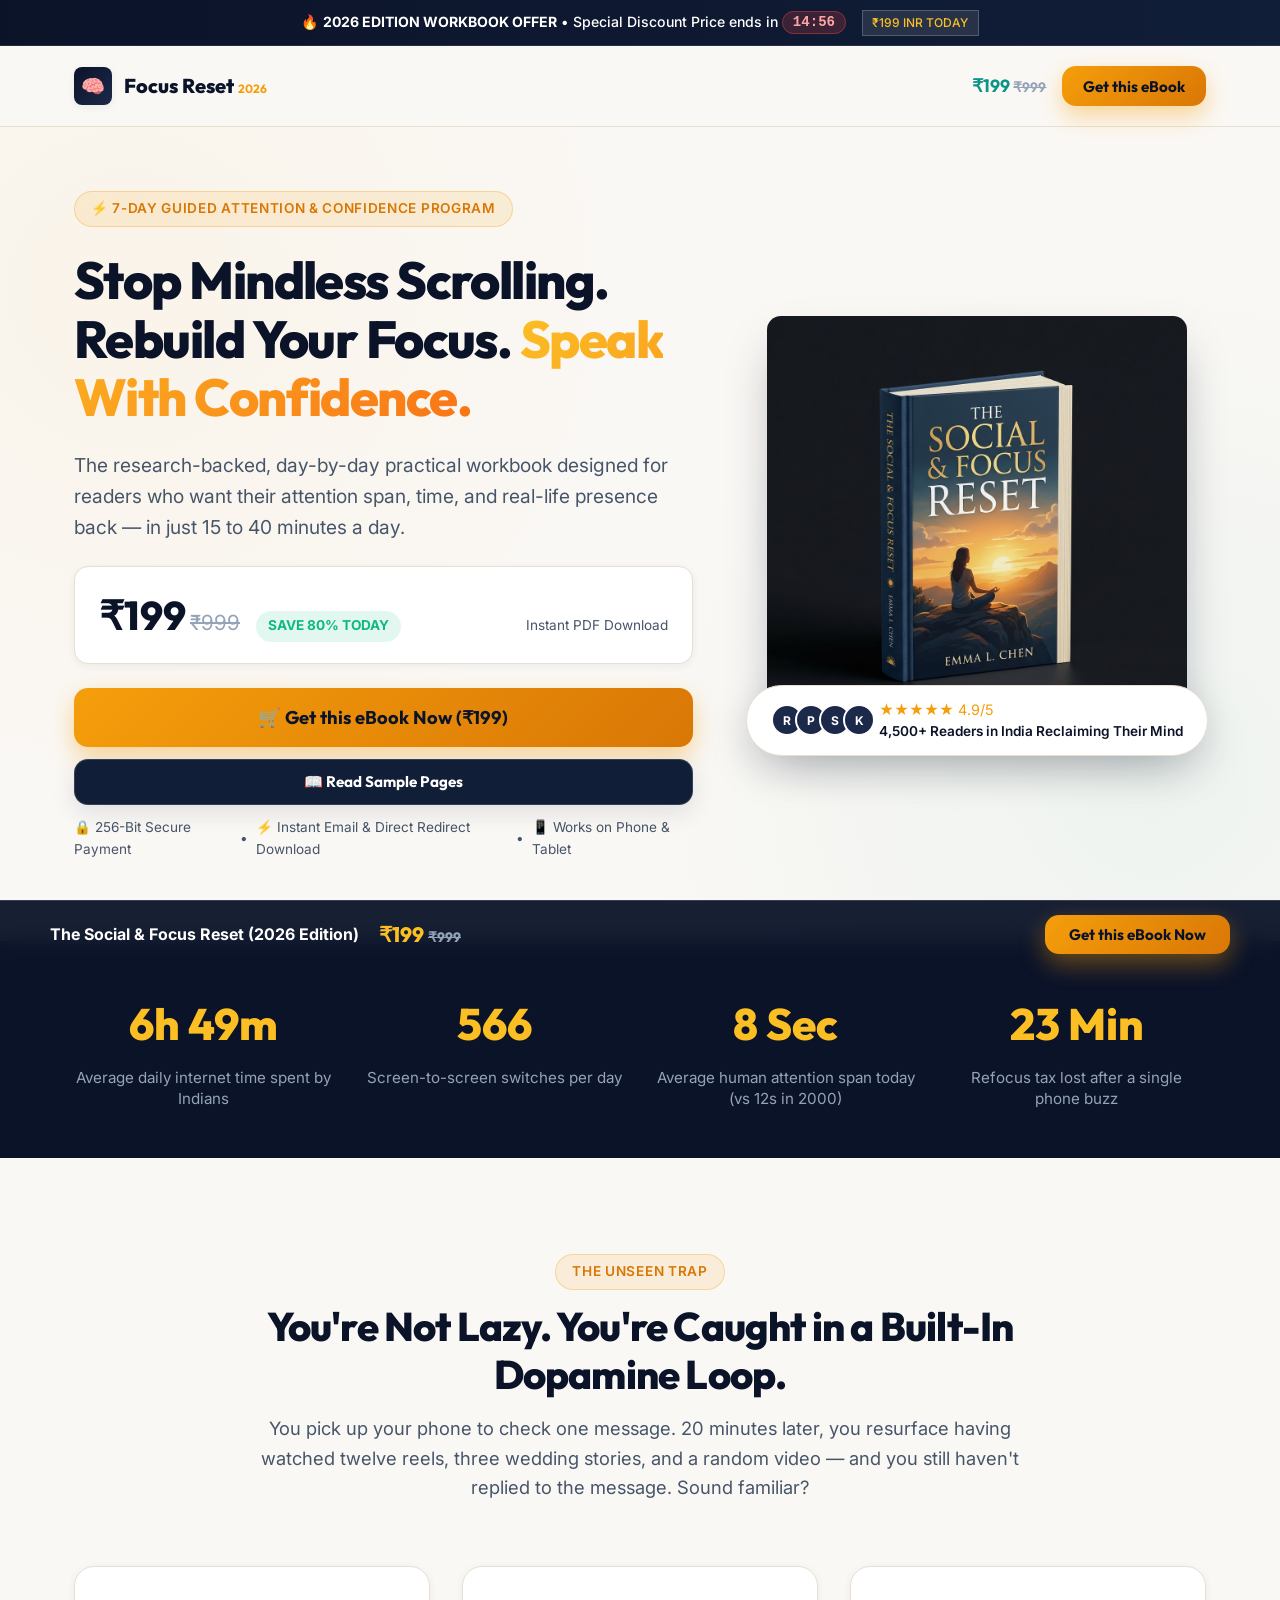
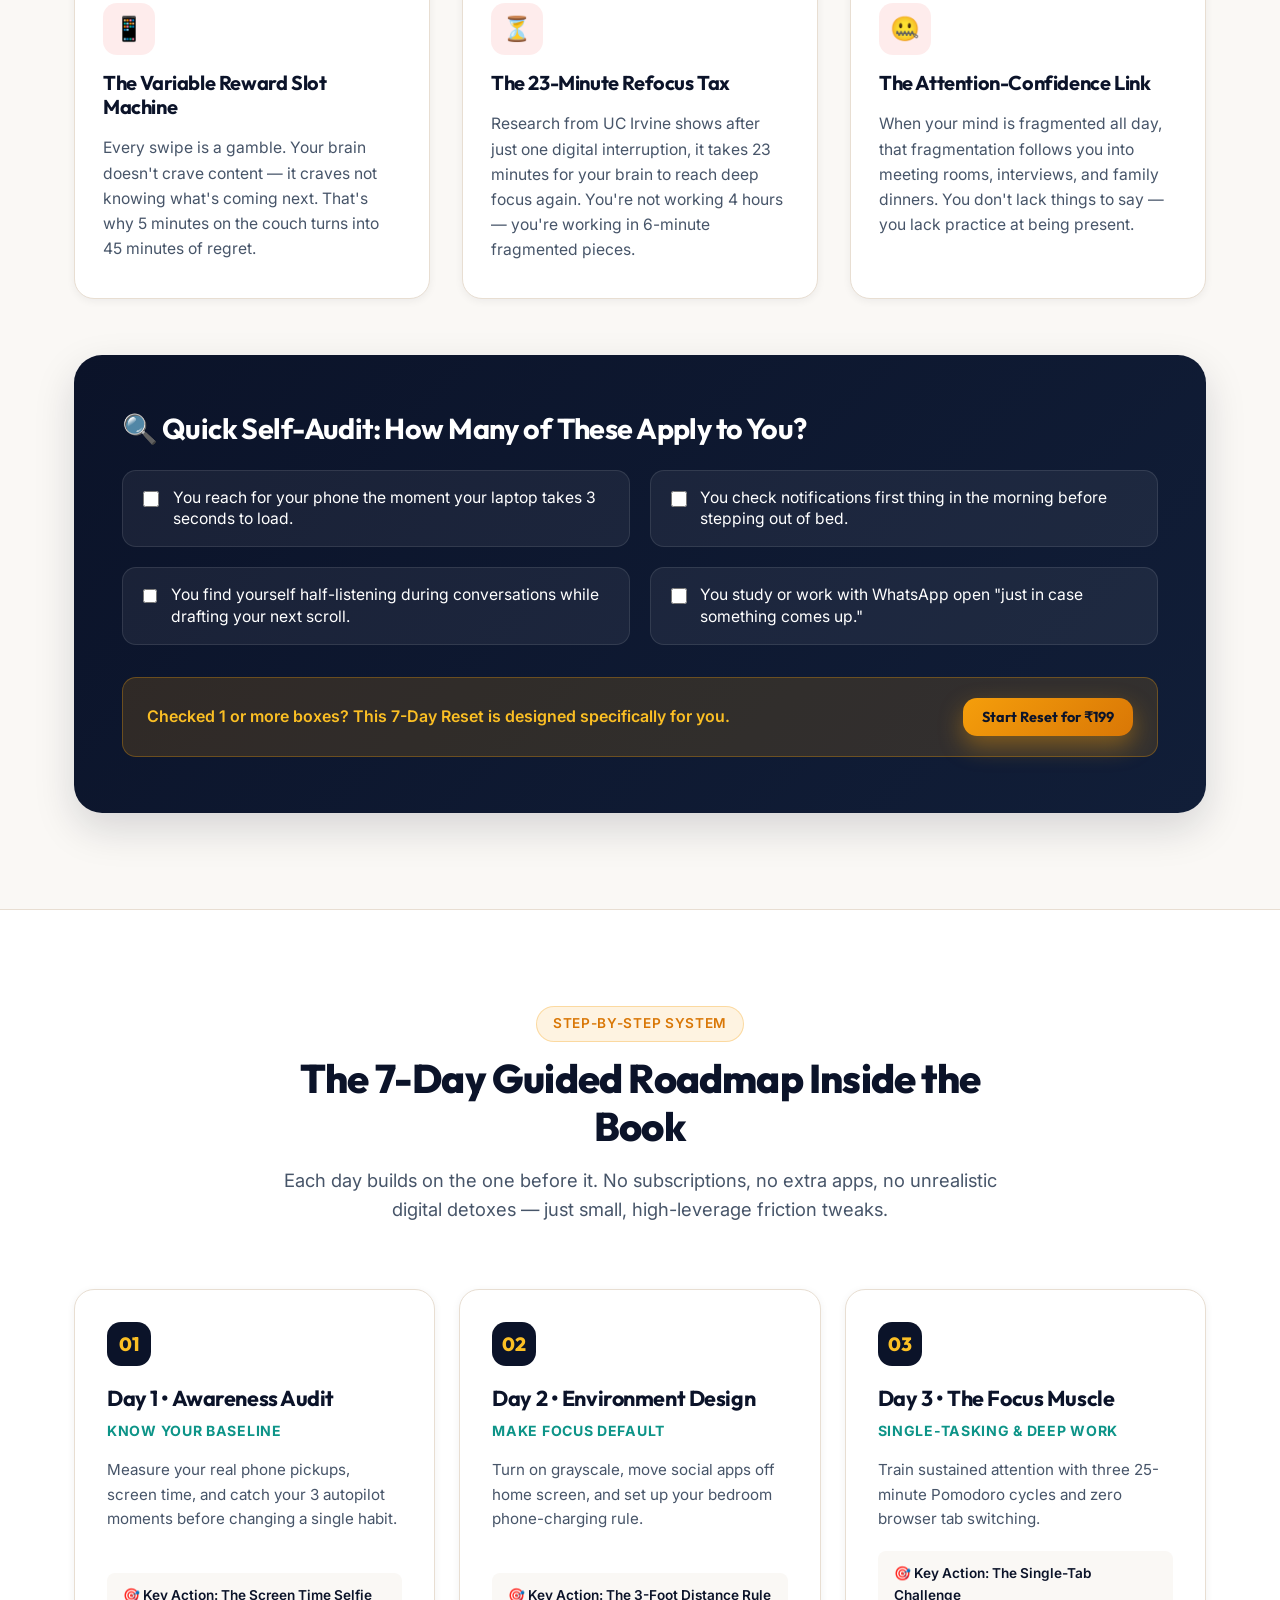
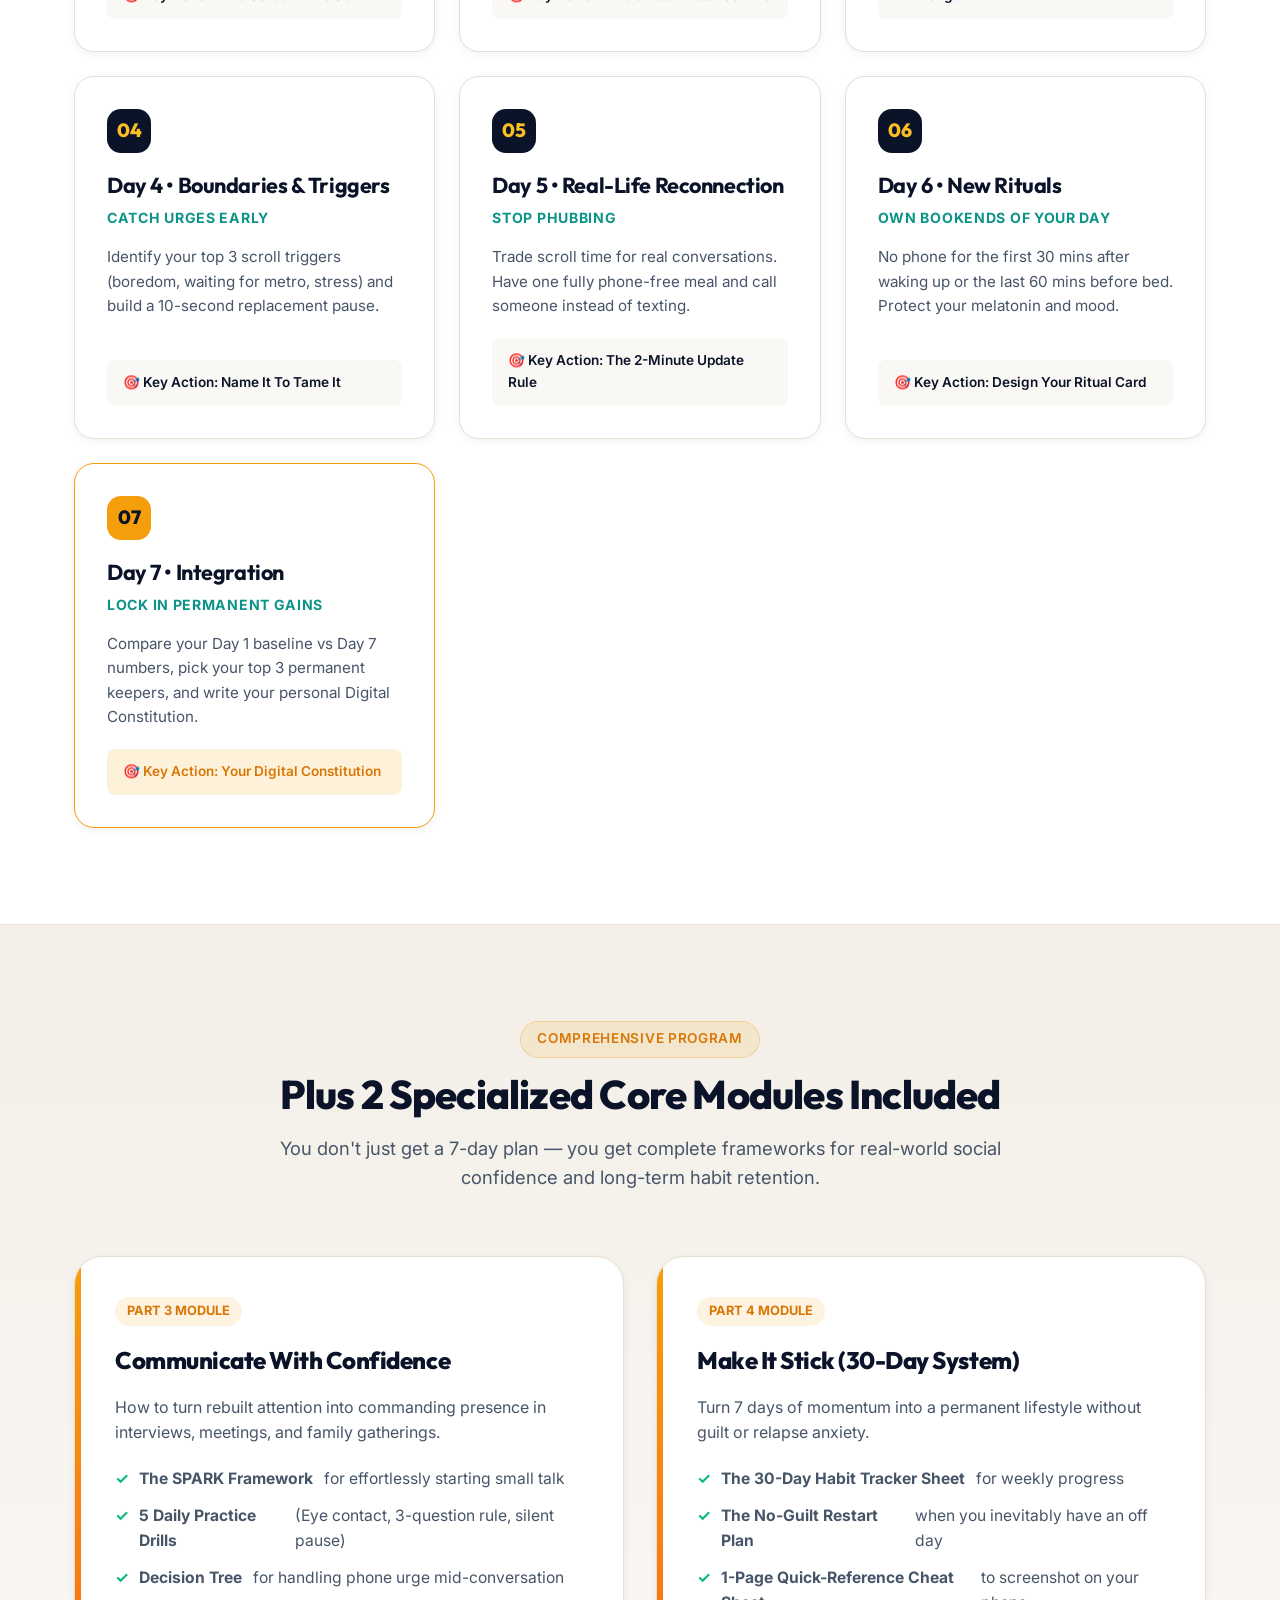
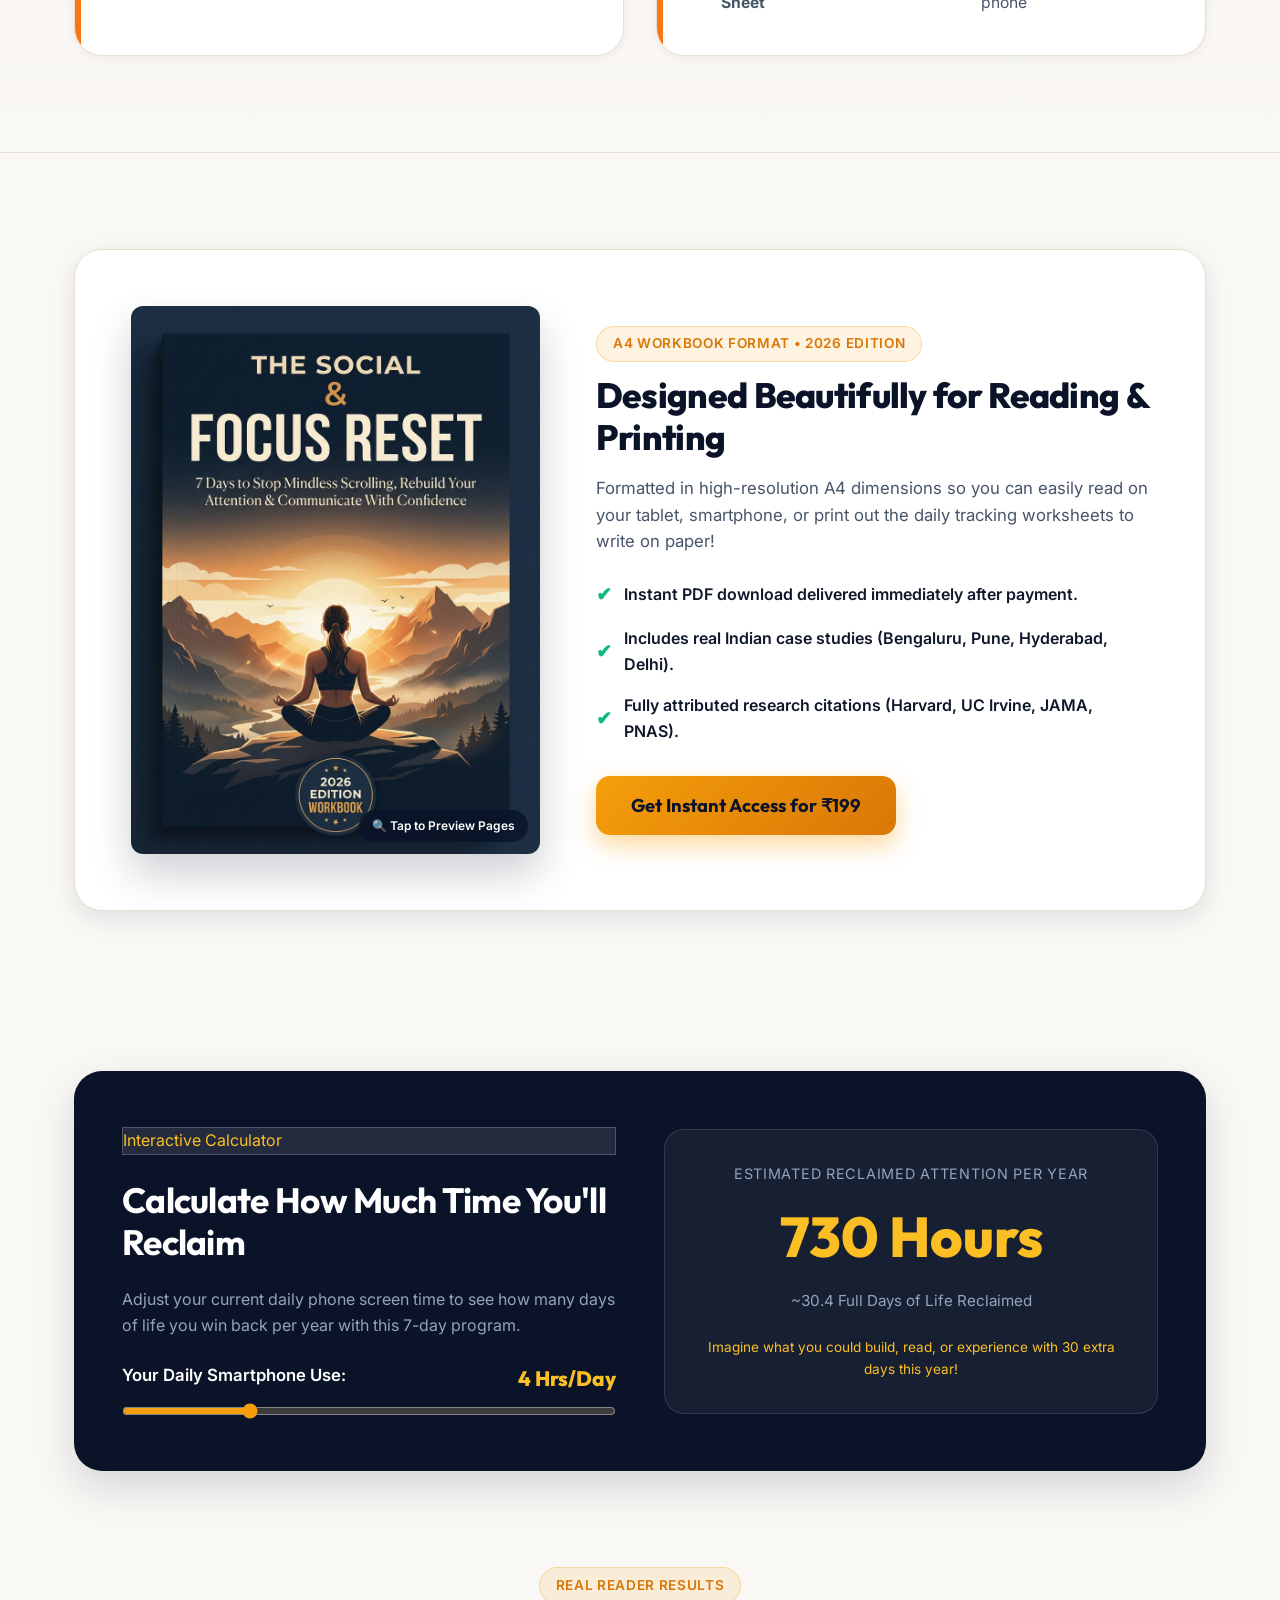
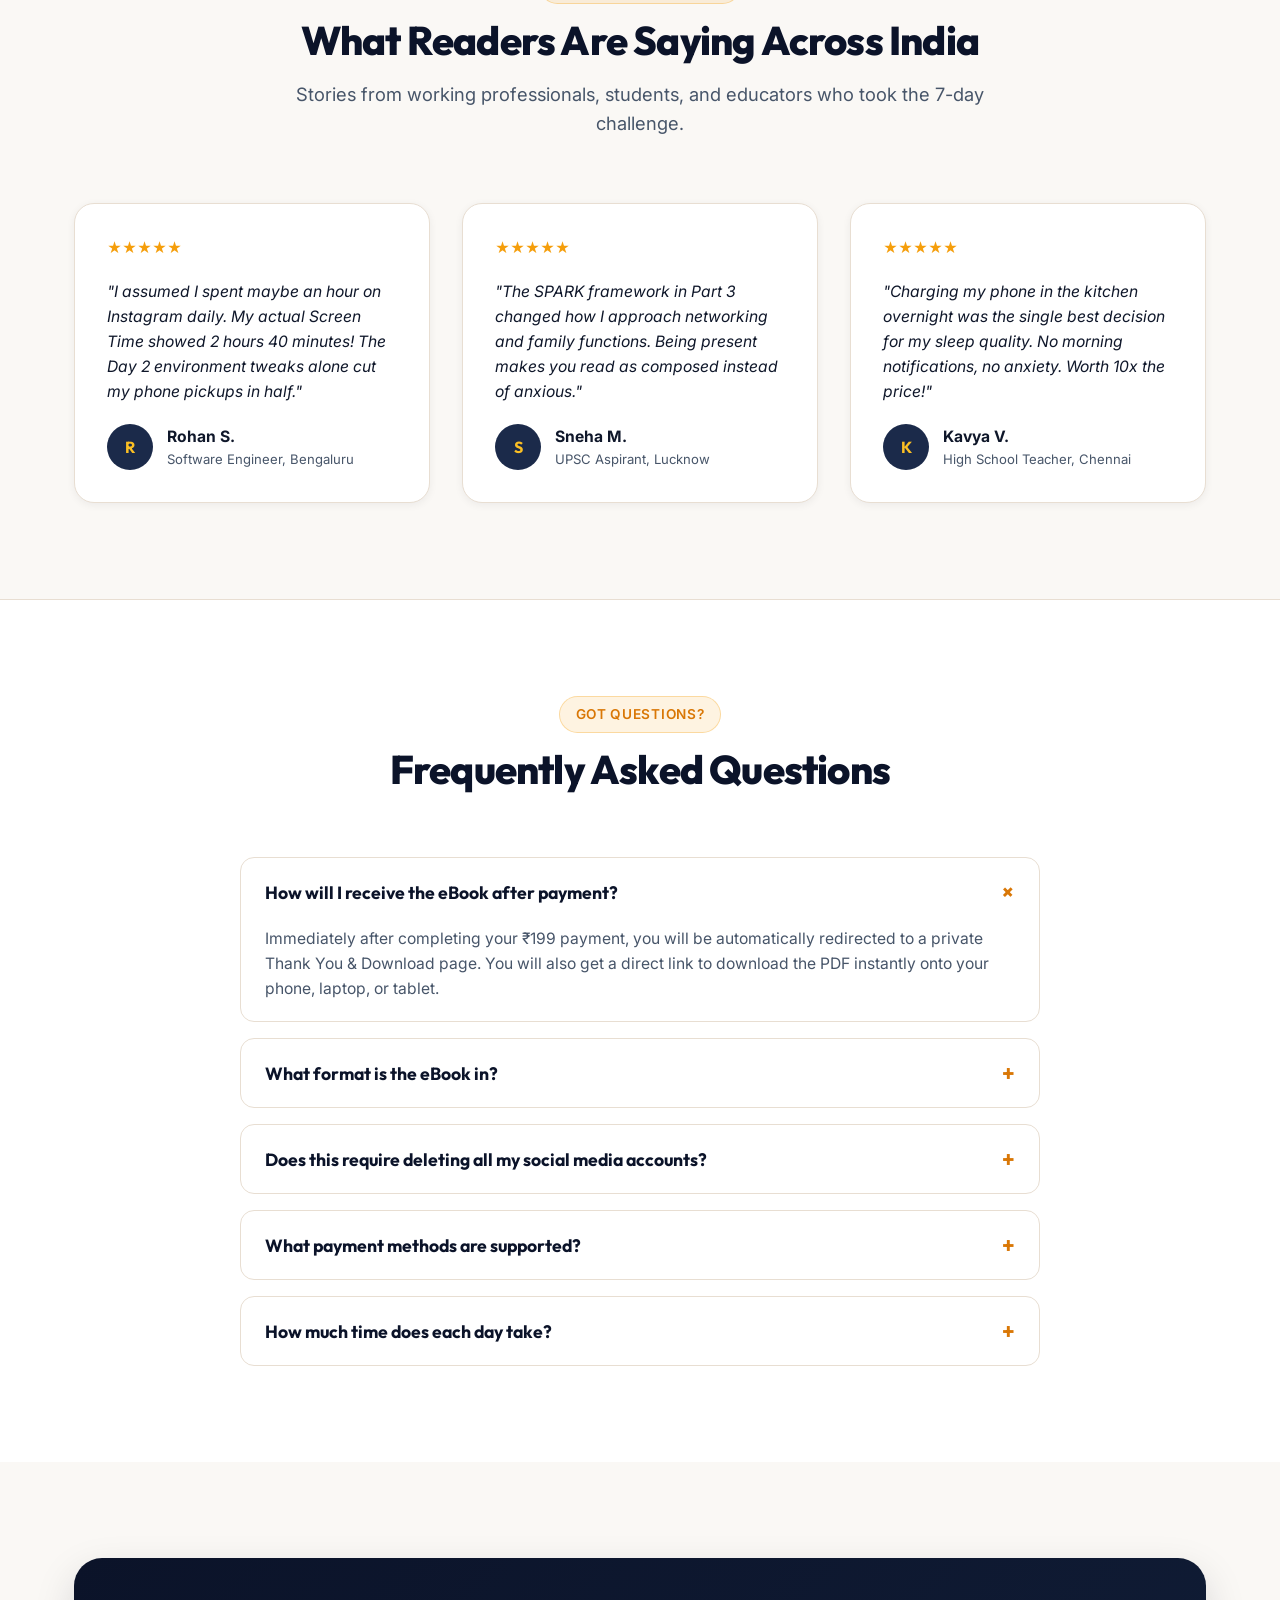
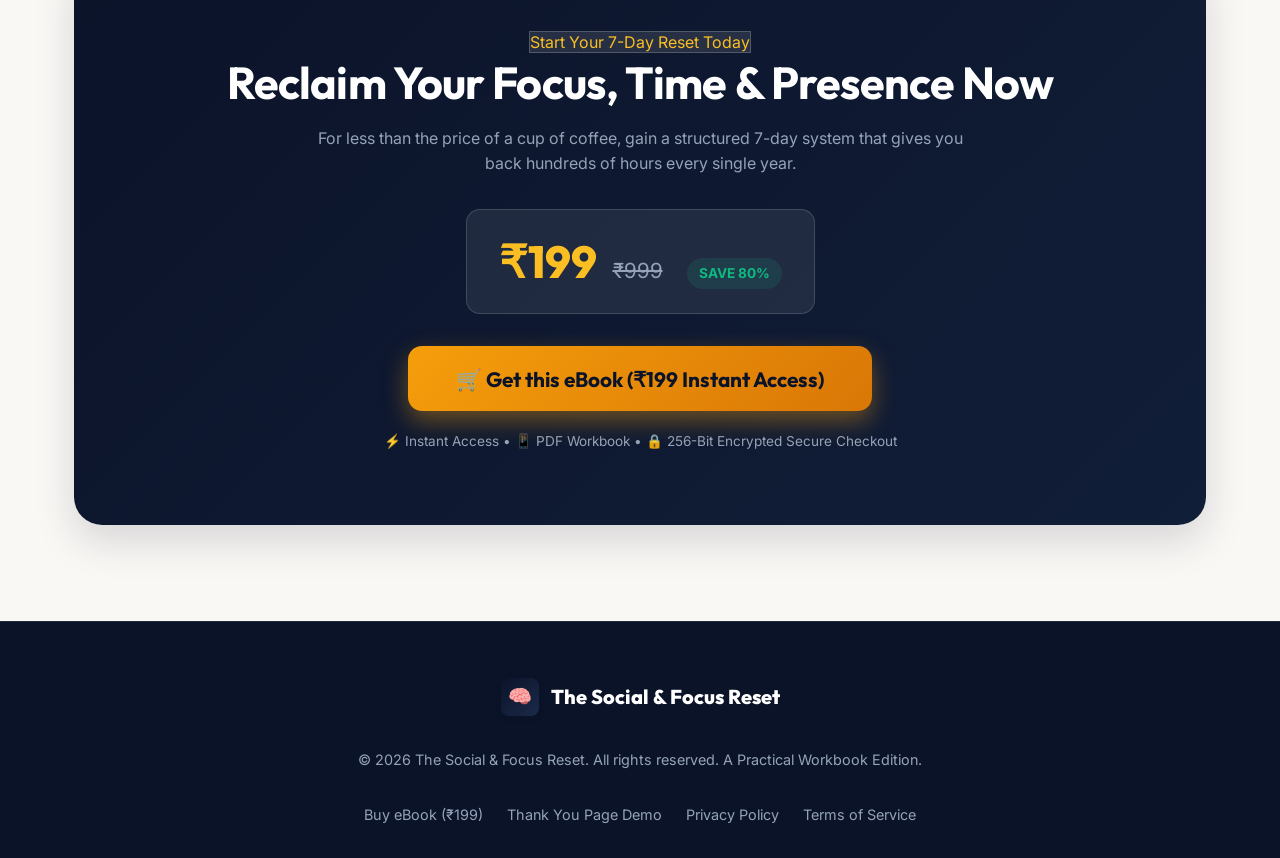
==== index.html @ 35fdba7c "Initial commit: The Social and Focus Reset landing page" ====
<!DOCTYPE html>
<html lang="en">
<head>
  <meta charset="UTF-8">
  <meta name="viewport" content="width=device-width, initial-scale=1.0">
  <title>The Social & Focus Reset | 7-Day Guided Program & Practical Workbook (2026 Edition)</title>
  <meta name="description" content="Reclaim your attention, stop mindless scrolling, and rebuild your confidence in 7 days with the research-backed practical workbook. Get instant PDF access for ₹199.">
  
  <!-- Google Fonts -->
  <link rel="preconnect" href="https://fonts.googleapis.com">
  <link rel="preconnect" href="https://fonts.gstatic.com" crossorigin>
  <link href="https://fonts.googleapis.com/css2?family=Inter:wght@300;400;500;600;700&family=Outfit:wght@600;700;800;900&display=swap" rel="stylesheet">
  
  <!-- Stylesheet -->
  <link rel="stylesheet" href="css/styles.css">
</head>
<body>

  <!-- Top Urgency Announcement Bar -->
  <div class="announcement-bar">
    <span>🔥 <strong>2026 EDITION WORKBOOK OFFER</strong> • Special Discount Price ends in <span class="timer-tag countdown-timer">14:59</span></span>
    <span class="highlight-badge-dark" style="padding: 0.15rem 0.6rem; font-size: 0.75rem;">₹199 INR TODAY</span>
  </div>

  <!-- Sticky Navbar -->
  <header class="navbar">
    <div class="container navbar-inner">
      <a href="#" class="logo">
        <div class="logo-icon">🧠</div>
        <span>Focus Reset <small style="font-size: 0.75rem; color: var(--color-gold-500); font-weight: 700;">2026</small></span>
      </a>
      
      <div class="navbar-actions">
        <span class="navbar-price-badge">₹199 <s style="font-size: 0.85rem; color: var(--color-text-light);">₹999</s></span>
        <button class="btn btn-primary trigger-buy-btn" style="padding: 0.65rem 1.3rem; font-size: 0.95rem;">
          Get this eBook
        </button>
      </div>
    </div>
  </header>

  <!-- Hero Section -->
  <section class="hero">
    <div class="container hero-grid">
      <div class="hero-content">
        <span class="highlight-badge">
          ⚡ 7-Day Guided Attention & Confidence Program
        </span>
        
        <h1 class="hero-title">
          Stop Mindless Scrolling. Rebuild Your Focus. <span class="text-gradient">Speak With Confidence.</span>
        </h1>
        
        <p class="hero-subtitle">
          The research-backed, day-by-day practical workbook designed for readers who want their attention span, time, and real-life presence back — in just 15 to 40 minutes a day.
        </p>

        <!-- Pricing Card -->
        <div class="pricing-box">
          <div>
            <span class="current-price">₹199</span>
            <span class="original-price">₹999</span>
          </div>
          <span class="discount-badge">SAVE 80% TODAY</span>
          <span style="font-size: 0.85rem; color: var(--color-text-muted); margin-left: auto;">Instant PDF Download</span>
        </div>

        <!-- Primary Payment CTA -->
        <div class="hero-cta-group">
          <button class="btn btn-primary btn-full btn-glow-pulse trigger-buy-btn" id="heroBuyBtn">
            <span>🛒 Get this eBook Now (₹199)</span>
          </button>
          
          <div style="display: flex; gap: 1rem; width: 100%;">
            <button class="btn btn-secondary btn-full trigger-sample-btn" style="font-size: 0.95rem; padding: 0.8rem;">
              📖 Read Sample Pages
            </button>
          </div>

          <div class="guarantee-text">
            <span>🔒 256-Bit Secure Payment</span> • 
            <span>⚡ Instant Email & Direct Redirect Download</span> • 
            <span>📱 Works on Phone & Tablet</span>
          </div>
        </div>
      </div>

      <!-- 3D eBook Render & Social Proof -->
      <div class="hero-visual">
        <div class="mockup-glow"></div>
        <img src="assets/images/ebook_3d_mockup.jpg" alt="The Social and Focus Reset 3D eBook Cover" class="mockup-img">
        
        <div class="social-proof-pill">
          <div class="avatar-stack">
            <div class="avatar-ph">R</div>
            <div class="avatar-ph">P</div>
            <div class="avatar-ph">S</div>
            <div class="avatar-ph">K</div>
          </div>
          <div>
            <div class="stars">★★★★★ 4.9/5</div>
            <div class="social-proof-text">4,500+ Readers in India Reclaiming Their Mind</div>
          </div>
        </div>
      </div>
    </div>
  </section>

  <!-- Hard Stats Banner -->
  <section class="stats-banner">
    <div class="container stats-grid">
      <div class="stat-item">
        <span class="stat-number">6h 49m</span>
        <span class="stat-label">Average daily internet time spent by Indians</span>
      </div>
      <div class="stat-item">
        <span class="stat-number">566</span>
        <span class="stat-label">Screen-to-screen switches per day</span>
      </div>
      <div class="stat-item">
        <span class="stat-number">8 Sec</span>
        <span class="stat-label">Average human attention span today (vs 12s in 2000)</span>
      </div>
      <div class="stat-item">
        <span class="stat-number">23 Min</span>
        <span class="stat-label">Refocus tax lost after a single phone buzz</span>
      </div>
    </div>
  </section>

  <!-- Problem & Hard Truth Section -->
  <section class="section-padding">
    <div class="container">
      <div class="section-header">
        <span class="highlight-badge">The Unseen Trap</span>
        <h2 class="section-title">You're Not Lazy. You're Caught in a Built-In Dopamine Loop.</h2>
        <p class="section-description">
          You pick up your phone to check one message. 20 minutes later, you resurface having watched twelve reels, three wedding stories, and a random video — and you still haven't replied to the message. Sound familiar?
        </p>
      </div>

      <div class="problem-grid">
        <div class="problem-card">
          <div class="problem-icon">📱</div>
          <h3 class="problem-title">The Variable Reward Slot Machine</h3>
          <p class="problem-text">Every swipe is a gamble. Your brain doesn't crave content — it craves not knowing what's coming next. That's why 5 minutes on the couch turns into 45 minutes of regret.</p>
        </div>

        <div class="problem-card">
          <div class="problem-icon">⏳</div>
          <h3 class="problem-title">The 23-Minute Refocus Tax</h3>
          <p class="problem-text">Research from UC Irvine shows after just one digital interruption, it takes 23 minutes for your brain to reach deep focus again. You're not working 4 hours — you're working in 6-minute fragmented pieces.</p>
        </div>

        <div class="problem-card">
          <div class="problem-icon">🤐</div>
          <h3 class="problem-title">The Attention-Confidence Link</h3>
          <p class="problem-text">When your mind is fragmented all day, that fragmentation follows you into meeting rooms, interviews, and family dinners. You don't lack things to say — you lack practice at being present.</p>
        </div>
      </div>

      <!-- Diagnostic Checklist -->
      <div class="audit-box">
        <h3>🔍 Quick Self-Audit: How Many of These Apply to You?</h3>
        <div class="audit-list">
          <label class="audit-item">
            <input type="checkbox">
            <span class="audit-item-label">You reach for your phone the moment your laptop takes 3 seconds to load.</span>
          </label>
          <label class="audit-item">
            <input type="checkbox">
            <span class="audit-item-label">You check notifications first thing in the morning before stepping out of bed.</span>
          </label>
          <label class="audit-item">
            <input type="checkbox">
            <span class="audit-item-label">You find yourself half-listening during conversations while drafting your next scroll.</span>
          </label>
          <label class="audit-item">
            <input type="checkbox">
            <span class="audit-item-label">You study or work with WhatsApp open "just in case something comes up."</span>
          </label>
        </div>

        <div class="audit-result">
          <span>Checked 1 or more boxes? This 7-Day Reset is designed specifically for you.</span>
          <button class="btn btn-primary trigger-buy-btn" style="padding: 0.6rem 1.2rem; font-size: 0.9rem;">Start Reset for ₹199</button>
        </div>
      </div>
    </div>
  </section>

  <!-- The 7-Day Reset Blueprint Section -->
  <section class="section-padding" style="background: var(--color-white); border-top: 1px solid var(--color-cream-300);">
    <div class="container">
      <div class="section-header">
        <span class="highlight-badge">Step-by-step System</span>
        <h2 class="section-title">The 7-Day Guided Roadmap Inside the Book</h2>
        <p class="section-description">
          Each day builds on the one before it. No subscriptions, no extra apps, no unrealistic digital detoxes — just small, high-leverage friction tweaks.
        </p>
      </div>

      <div class="roadmap-grid">
        <!-- Day 1 -->
        <div class="day-card">
          <div>
            <div class="day-badge">01</div>
            <h3 class="day-title">Day 1 • Awareness Audit</h3>
            <div class="day-subtitle">Know Your Baseline</div>
            <p class="day-desc">Measure your real phone pickups, screen time, and catch your 3 autopilot moments before changing a single habit.</p>
          </div>
          <div class="day-takeaway">🎯 Key Action: The Screen Time Selfie</div>
        </div>

        <!-- Day 2 -->
        <div class="day-card">
          <div>
            <div class="day-badge">02</div>
            <h3 class="day-title">Day 2 • Environment Design</h3>
            <div class="day-subtitle">Make Focus Default</div>
            <p class="day-desc">Turn on grayscale, move social apps off home screen, and set up your bedroom phone-charging rule.</p>
          </div>
          <div class="day-takeaway">🎯 Key Action: The 3-Foot Distance Rule</div>
        </div>

        <!-- Day 3 -->
        <div class="day-card">
          <div>
            <div class="day-badge">03</div>
            <h3 class="day-title">Day 3 • The Focus Muscle</h3>
            <div class="day-subtitle">Single-Tasking & Deep Work</div>
            <p class="day-desc">Train sustained attention with three 25-minute Pomodoro cycles and zero browser tab switching.</p>
          </div>
          <div class="day-takeaway">🎯 Key Action: The Single-Tab Challenge</div>
        </div>

        <!-- Day 4 -->
        <div class="day-card">
          <div>
            <div class="day-badge">04</div>
            <h3 class="day-title">Day 4 • Boundaries & Triggers</h3>
            <div class="day-subtitle">Catch Urges Early</div>
            <p class="day-desc">Identify your top 3 scroll triggers (boredom, waiting for metro, stress) and build a 10-second replacement pause.</p>
          </div>
          <div class="day-takeaway">🎯 Key Action: Name It To Tame It</div>
        </div>

        <!-- Day 5 -->
        <div class="day-card">
          <div>
            <div class="day-badge">05</div>
            <h3 class="day-title">Day 5 • Real-Life Reconnection</h3>
            <div class="day-subtitle">Stop Phubbing</div>
            <p class="day-desc">Trade scroll time for real conversations. Have one fully phone-free meal and call someone instead of texting.</p>
          </div>
          <div class="day-takeaway">🎯 Key Action: The 2-Minute Update Rule</div>
        </div>

        <!-- Day 6 -->
        <div class="day-card">
          <div>
            <div class="day-badge">06</div>
            <h3 class="day-title">Day 6 • New Rituals</h3>
            <div class="day-subtitle">Own Bookends of Your Day</div>
            <p class="day-desc">No phone for the first 30 mins after waking up or the last 60 mins before bed. Protect your melatonin and mood.</p>
          </div>
          <div class="day-takeaway">🎯 Key Action: Design Your Ritual Card</div>
        </div>

        <!-- Day 7 -->
        <div class="day-card" style="grid-column: span 1; border-color: var(--color-gold-500);">
          <div>
            <div class="day-badge" style="background: var(--color-gold-500); color: var(--color-navy-900);">07</div>
            <h3 class="day-title">Day 7 • Integration</h3>
            <div class="day-subtitle">Lock In Permanent Gains</div>
            <p class="day-desc">Compare your Day 1 baseline vs Day 7 numbers, pick your top 3 permanent keepers, and write your personal Digital Constitution.</p>
          </div>
          <div class="day-takeaway" style="background: rgba(245, 158, 11, 0.15); color: var(--color-gold-600);">🎯 Key Action: Your Digital Constitution</div>
        </div>
      </div>
    </div>
  </section>

  <!-- Bonus Modules & Included Features Section -->
  <section class="section-padding bonus-section">
    <div class="container">
      <div class="section-header">
        <span class="highlight-badge">Comprehensive Program</span>
        <h2 class="section-title">Plus 2 Specialized Core Modules Included</h2>
        <p class="section-description">You don't just get a 7-day plan — you get complete frameworks for real-world social confidence and long-term habit retention.</p>
      </div>

      <div class="bonus-grid">
        <!-- Module 3 -->
        <div class="bonus-card">
          <span class="bonus-tag">PART 3 MODULE</span>
          <h3 class="bonus-title">Communicate With Confidence</h3>
          <p style="color: var(--color-text-muted);">How to turn rebuilt attention into commanding presence in interviews, meetings, and family gatherings.</p>
          <ul class="bonus-bullets">
            <li><span>✓</span> <strong>The SPARK Framework</strong> for effortlessly starting small talk</li>
            <li><span>✓</span> <strong>5 Daily Practice Drills</strong> (Eye contact, 3-question rule, silent pause)</li>
            <li><span>✓</span> <strong>Decision Tree</strong> for handling phone urge mid-conversation</li>
          </ul>
        </div>

        <!-- Module 4 -->
        <div class="bonus-card">
          <span class="bonus-tag">PART 4 MODULE</span>
          <h3 class="bonus-title">Make It Stick (30-Day System)</h3>
          <p style="color: var(--color-text-muted);">Turn 7 days of momentum into a permanent lifestyle without guilt or relapse anxiety.</p>
          <ul class="bonus-bullets">
            <li><span>✓</span> <strong>The 30-Day Habit Tracker Sheet</strong> for weekly progress</li>
            <li><span>✓</span> <strong>The No-Guilt Restart Plan</strong> when you inevitably have an off day</li>
            <li><span>✓</span> <strong>1-Page Quick-Reference Cheat Sheet</strong> to screenshot on your phone</li>
          </ul>
        </div>
      </div>
    </div>
  </section>

  <!-- Cover Showcase Section (A4 Sheet Dimensions & PDF Preview) -->
  <section class="section-padding">
    <div class="container">
      <div class="cover-showcase-box">
        <!-- A4 Frame -->
        <div class="a4-cover-frame trigger-sample-btn" title="Click to view sample pages">
          <img src="assets/images/ebook_cover_a4.jpg" alt="A4 Sheet Dimensions Cover Photo of The Social & Focus Reset">
          <div class="cover-zoom-hint">🔍 Tap to Preview Pages</div>
        </div>

        <!-- Details -->
        <div>
          <span class="highlight-badge">A4 Workbook Format • 2026 Edition</span>
          <h2 style="font-size: 2.2rem; font-weight: 800; margin: 0.75rem 0 1rem;">
            Designed Beautifully for Reading & Printing
          </h2>
          <p style="color: var(--color-text-muted); font-size: 1.05rem; margin-bottom: 1.5rem;">
            Formatted in high-resolution A4 dimensions so you can easily read on your tablet, smartphone, or print out the daily tracking worksheets to write on paper!
          </p>

          <div style="display: flex; flex-direction: column; gap: 1rem; margin-bottom: 2rem;">
            <div style="display: flex; align-items: center; gap: 0.75rem; font-weight: 600;">
              <span style="color: var(--color-success); font-size: 1.2rem;">✔</span> Instant PDF download delivered immediately after payment.
            </div>
            <div style="display: flex; align-items: center; gap: 0.75rem; font-weight: 600;">
              <span style="color: var(--color-success); font-size: 1.2rem;">✔</span> Includes real Indian case studies (Bengaluru, Pune, Hyderabad, Delhi).
            </div>
            <div style="display: flex; align-items: center; gap: 0.75rem; font-weight: 600;">
              <span style="color: var(--color-success); font-size: 1.2rem;">✔</span> Fully attributed research citations (Harvard, UC Irvine, JAMA, PNAS).
            </div>
          </div>

          <button class="btn btn-primary trigger-buy-btn">
            Get Instant Access for ₹199
          </button>
        </div>
      </div>
    </div>
  </section>

  <!-- Interactive ROI & Attention Calculator -->
  <section class="container">
    <div class="calc-card">
      <div class="calc-grid">
        <div class="calc-controls">
          <span class="highlight-badge-dark">Interactive Calculator</span>
          <h2 style="color: var(--color-white); font-size: 2.2rem;">Calculate How Much Time You'll Reclaim</h2>
          <p style="color: var(--color-text-light);">Adjust your current daily phone screen time to see how many days of life you win back per year with this 7-day program.</p>
          
          <div class="slider-group">
            <div class="slider-label">
              <span>Your Daily Smartphone Use:</span>
              <span class="slider-val" id="screenTimeVal">4 Hrs/Day</span>
            </div>
            <input type="range" id="screenTimeSlider" min="2" max="10" value="4" step="0.5">
          </div>
        </div>

        <div class="calc-results">
          <div style="font-size: 0.9rem; color: var(--color-text-light); text-transform: uppercase; letter-spacing: 0.05em;">Estimated Reclaimed Attention Per Year</div>
          <div class="calc-result-num" id="yearlyHoursSaved">730 Hours</div>
          <div class="calc-result-sub" id="daysSavedPerYear">~30.4 Full Days of Life Reclaimed</div>
          <p style="font-size: 0.85rem; color: var(--color-gold-400);">Imagine what you could build, read, or experience with 30 extra days this year!</p>
        </div>
      </div>
    </div>
  </section>

  <!-- Testimonials & Proof Section -->
  <section class="section-padding">
    <div class="container">
      <div class="section-header">
        <span class="highlight-badge">Real Reader Results</span>
        <h2 class="section-title">What Readers Are Saying Across India</h2>
        <p class="section-description">Stories from working professionals, students, and educators who took the 7-day challenge.</p>
      </div>

      <div class="reviews-grid">
        <!-- Review 1 -->
        <div class="review-card">
          <div class="stars">★★★★★</div>
          <p class="review-text">"I assumed I spent maybe an hour on Instagram daily. My actual Screen Time showed 2 hours 40 minutes! The Day 2 environment tweaks alone cut my phone pickups in half."</p>
          <div class="reviewer">
            <div class="reviewer-avatar">R</div>
            <div class="reviewer-info">
              <span class="reviewer-name">Rohan S.</span>
              <span class="reviewer-role">Software Engineer, Bengaluru</span>
            </div>
          </div>
        </div>

        <!-- Review 2 -->
        <div class="review-card">
          <div class="stars">★★★★★</div>
          <p class="review-text">"The SPARK framework in Part 3 changed how I approach networking and family functions. Being present makes you read as composed instead of anxious."</p>
          <div class="reviewer">
            <div class="reviewer-avatar">S</div>
            <div class="reviewer-info">
              <span class="reviewer-name">Sneha M.</span>
              <span class="reviewer-role">UPSC Aspirant, Lucknow</span>
            </div>
          </div>
        </div>

        <!-- Review 3 -->
        <div class="review-card">
          <div class="stars">★★★★★</div>
          <p class="review-text">"Charging my phone in the kitchen overnight was the single best decision for my sleep quality. No morning notifications, no anxiety. Worth 10x the price!"</p>
          <div class="reviewer">
            <div class="reviewer-avatar">K</div>
            <div class="reviewer-info">
              <span class="reviewer-name">Kavya V.</span>
              <span class="reviewer-role">High School Teacher, Chennai</span>
            </div>
          </div>
        </div>
      </div>
    </div>
  </section>

  <!-- FAQ Section -->
  <section class="section-padding" style="background: var(--color-white); border-top: 1px solid var(--color-cream-300);">
    <div class="container">
      <div class="section-header">
        <span class="highlight-badge">Got Questions?</span>
        <h2 class="section-title">Frequently Asked Questions</h2>
      </div>

      <div class="faq-list">
        <div class="faq-item active">
          <button class="faq-question">
            <span>How will I receive the eBook after payment?</span>
            <span class="faq-toggle">+</span>
          </button>
          <div class="faq-answer">
            <p>Immediately after completing your ₹199 payment, you will be automatically redirected to a private Thank You & Download page. You will also get a direct link to download the PDF instantly onto your phone, laptop, or tablet.</p>
          </div>
        </div>

        <div class="faq-item">
          <button class="faq-question">
            <span>What format is the eBook in?</span>
            <span class="faq-toggle">+</span>
          </button>
          <div class="faq-answer">
            <p>The eBook comes as a high-resolution, print-ready PDF formatted in standard A4 sheet dimensions. You can read it on any device using Apple Books, Adobe Acrobat, Google Drive, or print out the daily worksheets.</p>
          </div>
        </div>

        <div class="faq-item">
          <button class="faq-question">
            <span>Does this require deleting all my social media accounts?</span>
            <span class="faq-toggle">+</span>
          </button>
          <div class="faq-answer">
            <p>No! Extreme detoxes rarely work long-term. This program focuses on environment friction design and boundary setting so you control when you use your phone, rather than your phone controlling you.</p>
          </div>
        </div>

        <div class="faq-item">
          <button class="faq-question">
            <span>What payment methods are supported?</span>
            <span class="faq-toggle">+</span>
          </button>
          <div class="faq-answer">
            <p>We support all Indian payment options including Google Pay, PhonePe, Paytm, UPI IDs, Credit Cards, Debit Cards, and Netbanking via secure SSL encryption.</p>
          </div>
        </div>

        <div class="faq-item">
          <button class="faq-question">
            <span>How much time does each day take?</span>
            <span class="faq-toggle">+</span>
          </button>
          <div class="faq-answer">
            <p>Each day requires only 15 to 40 minutes of active effort spread across your day. You can complete the exercises during your commute or morning routine.</p>
          </div>
        </div>
      </div>
    </div>
  </section>

  <!-- Final CTA & Purchase Box -->
  <section class="section-padding">
    <div class="container">
      <div class="final-offer-card">
        <span class="highlight-badge-dark">Start Your 7-Day Reset Today</span>
        <h2>Reclaim Your Focus, Time & Presence Now</h2>
        <p style="color: var(--color-text-light); max-width: 650px; margin: 0 auto;">
          For less than the price of a cup of coffee, gain a structured 7-day system that gives you back hundreds of hours every single year.
        </p>

        <div class="final-price-box">
          <span style="font-size: 2.8rem; font-family: var(--font-heading); font-weight: 800; color: var(--color-gold-400);">₹199</span>
          <span style="font-size: 1.3rem; text-decoration: line-through; color: var(--color-text-light);">₹999</span>
          <span class="discount-badge" style="margin-left: 0.5rem;">SAVE 80%</span>
        </div>

        <br>
        <button class="btn btn-primary btn-glow-pulse trigger-buy-btn" style="font-size: 1.3rem; padding: 1.2rem 3rem;">
          🛒 Get this eBook (₹199 Instant Access)
        </button>
        
        <p style="font-size: 0.85rem; color: var(--color-text-light); margin-top: 1.25rem;">
          ⚡ Instant Access • 📱 PDF Workbook • 🔒 256-Bit Encrypted Secure Checkout
        </p>
      </div>
    </div>
  </section>

  <!-- Sticky Floating Bottom Purchase Bar -->
  <div class="sticky-bar" id="stickyBar">
    <div class="sticky-bar-inner">
      <div class="sticky-info">
        <span class="sticky-title">The Social & Focus Reset (2026 Edition)</span>
        <span class="sticky-price">₹199 <s style="font-size: 0.85rem; color: var(--color-text-light);">₹999</s></span>
      </div>
      <button class="btn btn-primary trigger-buy-btn" style="padding: 0.65rem 1.5rem; font-size: 0.95rem;">
        Get this eBook Now
      </button>
    </div>
  </div>

  <!-- Payment Modal -->
  <div class="modal-overlay" id="paymentModal">
    <div class="modal-card">
      <div class="modal-header">
        <h3>🔒 Secure Payment Gateway</h3>
        <button class="modal-close" id="closeModalBtn">&times;</button>
      </div>

      <!-- Form State -->
      <div class="modal-body" id="formState">
        <div class="order-summary-box">
          <div>
            <div style="font-weight: 700; font-size: 0.95rem;">The Social & Focus Reset eBook</div>
            <div style="font-size: 0.8rem; color: var(--color-text-muted);">PDF Practical Workbook (2026 Edition)</div>
          </div>
          <div style="font-family: var(--font-heading); font-size: 1.3rem; font-weight: 800; color: var(--color-navy-900);">₹199</div>
        </div>

        <form id="paymentForm">
          <div class="form-group">
            <label for="custName">Full Name</label>
            <input type="text" id="custName" class="form-input" placeholder="Enter your full name" required>
          </div>

          <div class="form-group">
            <label for="custEmail">Email Address (for PDF Delivery)</label>
            <input type="email" id="custEmail" class="form-input" placeholder="name@example.com" required>
          </div>

          <div class="form-group">
            <label>Select Payment Method</label>
            <div class="payment-options">
              <div class="pay-option active">
                <span style="font-size: 1.2rem;">📲</span>
                <span>UPI / GPay</span>
              </div>
              <div class="pay-option">
                <span style="font-size: 1.2rem;">💳</span>
                <span>Card</span>
              </div>
              <div class="pay-option">
                <span style="font-size: 1.2rem;">🏦</span>
                <span>Netbanking</span>
              </div>
            </div>
          </div>

          <button type="submit" class="btn btn-primary btn-full" style="margin-top: 0.75rem;">
            Pay ₹199 & Get Instant Download →
          </button>
        </form>

        <p style="font-size: 0.75rem; text-align: center; color: var(--color-text-muted);">
          🔒 SSL 256-Bit Encrypted Payment. Auto-redirects to Thank You page after completion.
        </p>
      </div>

      <!-- Processing Loading State -->
      <div class="processing-state" id="processingState">
        <div class="spinner"></div>
        <h4 style="font-size: 1.2rem; font-weight: 700;">Processing Secure Payment...</h4>
        <p style="font-size: 0.88rem; color: var(--color-text-muted);">Please wait while we confirm your payment of ₹199 INR. Redirecting you to the download page shortly...</p>
      </div>
    </div>
  </div>

  <!-- Sample Chapter Preview Modal -->
  <div class="modal-overlay" id="sampleModal">
    <div class="modal-card chapter-modal-card">
      <div class="modal-header">
        <h3>📖 Sample Pages Preview - The Social & Focus Reset</h3>
        <button class="modal-close" id="closeSampleBtn">&times;</button>
      </div>

      <div class="modal-body">
        <div class="chapter-content-body">
          <h4 style="color: var(--color-gold-600); font-size: 0.85rem; text-transform: uppercase; letter-spacing: 0.05em;">BEFORE YOU BEGIN</h4>
          <h2 style="font-size: 1.6rem; margin-bottom: 1rem;">Hi, Let's Be Honest For a Second</h2>
          <p>You know the feeling. You pick up your phone to reply to one message. Twelve minutes later you resurface, having watched nine reels, three cousin's-wedding stories, and a video of a dog wearing sunglasses — and you still haven't replied to the message.</p>
          <br>
          <p>You're not lazy. You're not "weak-willed." You're not the only one either — not even close. Indians now spend an average of <strong>6 hours and 49 minutes online every single day</strong>, with almost 4 hours of that on the smartphone alone.</p>
          <br>
          <p>The good news: attention is trainable. It works like a muscle — it got weaker because of how it's been used, and it can get stronger the same way. This workbook is a 7-day structured reset, followed by a communication-confidence module...</p>
        </div>

        <div style="display: flex; justify-content: space-between; align-items: center; margin-top: 1rem;">
          <span style="font-size: 0.85rem; color: var(--color-text-muted);">Unlock full 34-page PDF workbook for ₹199</span>
          <button class="btn btn-primary trigger-buy-btn" style="padding: 0.6rem 1.2rem; font-size: 0.9rem;">
            Get eBook (₹199)
          </button>
        </div>
      </div>
    </div>
  </div>

  <!-- Footer -->
  <footer>
    <div class="container footer-inner">
      <div class="logo" style="color: var(--color-white);">
        <div class="logo-icon">🧠</div>
        <span>The Social & Focus Reset</span>
      </div>

      <p>© 2026 The Social & Focus Reset. All rights reserved. A Practical Workbook Edition.</p>
      
      <div class="footer-links">
        <a href="#paymentModal" class="trigger-buy-btn">Buy eBook (₹199)</a>
        <a href="thank-you.html">Thank You Page Demo</a>
        <a href="#">Privacy Policy</a>
        <a href="#">Terms of Service</a>
      </div>
    </div>
  </footer>

  <!-- Main JavaScript App -->
  <script src="js/app.js"></script>
</body>
</html>
---- css/styles.css ----
/* ==========================================================================
   Design System & Tokens - The Social & Focus Reset Sales Funnel
   ========================================================================== */

:root {
  /* Color Palette */
  --color-navy-900: #0b1329;
  --color-navy-800: #111e38;
  --color-navy-700: #1b2a4a;
  --color-navy-600: #253961;
  
  --color-gold-500: #f59e0b;
  --color-gold-400: #fbbf24;
  --color-gold-600: #d97706;
  --color-amber-glow: rgba(245, 158, 11, 0.25);
  
  --color-cream-100: #faf8f5;
  --color-cream-200: #f3eee7;
  --color-cream-300: #e8ded2;
  
  --color-teal-500: #0d9488;
  --color-teal-400: #14b8a6;
  
  --color-coral-500: #f97316;
  --color-coral-600: #ea580c;
  
  --color-text-dark: #0f172a;
  --color-text-muted: #475569;
  --color-text-light: #94a3b8;
  --color-white: #ffffff;
  
  --color-success: #10b981;
  
  /* Typography */
  --font-heading: 'Outfit', -apple-system, BlinkMacSystemFont, "Segoe UI", Roboto, sans-serif;
  --font-body: 'Inter', -apple-system, BlinkMacSystemFont, "Segoe UI", Roboto, sans-serif;
  
  /* Shadows */
  --shadow-sm: 0 2px 8px rgba(11, 19, 41, 0.06);
  --shadow-md: 0 8px 24px rgba(11, 19, 41, 0.1);
  --shadow-lg: 0 16px 40px rgba(11, 19, 41, 0.15);
  --shadow-glow: 0 0 35px rgba(245, 158, 11, 0.3);
  --shadow-glow-teal: 0 0 35px rgba(20, 184, 166, 0.25);
  
  /* Border Radius */
  --radius-sm: 8px;
  --radius-md: 14px;
  --radius-lg: 20px;
  --radius-xl: 28px;
  --radius-full: 9999px;
  
  /* Transitions */
  --transition-fast: 0.2s cubic-bezier(0.4, 0, 0.2, 1);
  --transition-normal: 0.35s cubic-bezier(0.4, 0, 0.2, 1);
}

/* Reset & Base Styles */
*, *::before, *::after {
  box-sizing: border-box;
  margin: 0;
  padding: 0;
}

html {
  scroll-behavior: smooth;
  font-size: 16px;
}

body {
  font-family: var(--font-body);
  background-color: var(--color-cream-100);
  color: var(--color-text-dark);
  line-height: 1.6;
  overflow-x: hidden;
}

/* Container */
.container {
  width: 100%;
  max-width: 1180px;
  margin: 0 auto;
  padding: 0 1.5rem;
}

.container-narrow {
  max-width: 840px;
}

/* Typography Helpers */
h1, h2, h3, h4, .font-heading {
  font-family: var(--font-heading);
  line-height: 1.2;
  letter-spacing: -0.02em;
  color: var(--color-navy-900);
}

.text-gradient {
  background: linear-gradient(135deg, var(--color-gold-400), #f97316);
  -webkit-background-clip: text;
  -webkit-text-fill-color: transparent;
}

.text-gradient-teal {
  background: linear-gradient(135deg, var(--color-teal-400), #38bdf8);
  -webkit-background-clip: text;
  -webkit-text-fill-color: transparent;
}

.highlight-badge {
  display: inline-flex;
  align-items: center;
  gap: 0.5rem;
  background: rgba(245, 158, 11, 0.12);
  border: 1px solid rgba(245, 158, 11, 0.3);
  color: var(--color-gold-600);
  font-weight: 600;
  font-size: 0.85rem;
  padding: 0.4rem 1rem;
  border-radius: var(--radius-full);
  text-transform: uppercase;
  letter-spacing: 0.05em;
}

.highlight-badge-dark {
  background: rgba(255, 255, 255, 0.1);
  border: 1px solid rgba(255, 255, 255, 0.2);
  color: var(--color-gold-400);
}

/* Buttons & CTA */
.btn {
  display: inline-flex;
  align-items: center;
  justify-content: center;
  gap: 0.75rem;
  font-family: var(--font-heading);
  font-weight: 700;
  font-size: 1.15rem;
  padding: 1.1rem 2.2rem;
  border-radius: var(--radius-md);
  border: none;
  cursor: pointer;
  text-decoration: none;
  transition: var(--transition-normal);
  position: relative;
  overflow: hidden;
  box-shadow: var(--shadow-md);
}

.btn-primary {
  background: linear-gradient(135deg, var(--color-gold-500) 0%, var(--color-gold-600) 100%);
  color: var(--color-navy-900);
  box-shadow: 0 10px 25px rgba(245, 158, 11, 0.4);
}

.btn-primary:hover {
  transform: translateY(-3px);
  box-shadow: 0 15px 35px rgba(245, 158, 11, 0.5);
  background: linear-gradient(135deg, var(--color-gold-400) 0%, var(--color-gold-500) 100%);
}

.btn-primary:active {
  transform: translateY(-1px);
}

.btn-glow-pulse {
  animation: pulseGlow 2.5s infinite;
}

@keyframes pulseGlow {
  0% { box-shadow: 0 0 0 0 rgba(245, 158, 11, 0.6); }
  70% { box-shadow: 0 0 0 18px rgba(245, 158, 11, 0); }
  100% { box-shadow: 0 0 0 0 rgba(245, 158, 11, 0); }
}

.btn-secondary {
  background: var(--color-navy-800);
  color: var(--color-white);
  border: 1px solid rgba(255, 255, 255, 0.15);
}

.btn-secondary:hover {
  background: var(--color-navy-700);
  color: var(--color-gold-400);
  transform: translateY(-2px);
}

.btn-outline {
  background: transparent;
  color: var(--color-navy-900);
  border: 2px solid var(--color-navy-900);
}

.btn-outline:hover {
  background: var(--color-navy-900);
  color: var(--color-white);
}

.btn-full {
  width: 100%;
}

/* Sticky Top Bar */
.announcement-bar {
  background: linear-gradient(90deg, var(--color-navy-900), var(--color-navy-800));
  color: var(--color-white);
  padding: 0.6rem 1rem;
  text-align: center;
  font-size: 0.88rem;
  font-weight: 500;
  border-bottom: 1px solid rgba(255, 255, 255, 0.1);
  display: flex;
  align-items: center;
  justify-content: center;
  gap: 1rem;
}

.timer-tag {
  background: rgba(239, 68, 68, 0.2);
  border: 1px solid rgba(239, 68, 68, 0.4);
  color: #fca5a5;
  padding: 0.15rem 0.6rem;
  border-radius: var(--radius-full);
  font-weight: 700;
  font-family: monospace;
}

/* Navigation Header */
.navbar {
  padding: 1.25rem 0;
  position: sticky;
  top: 0;
  z-index: 100;
  background: rgba(250, 248, 245, 0.92);
  backdrop-filter: blur(12px);
  border-bottom: 1px solid var(--color-cream-300);
  transition: var(--transition-fast);
}

.navbar-inner {
  display: flex;
  align-items: center;
  justify-content: space-between;
}

.logo {
  display: flex;
  align-items: center;
  gap: 0.75rem;
  text-decoration: none;
  font-family: var(--font-heading);
  font-weight: 800;
  font-size: 1.25rem;
  color: var(--color-navy-900);
}

.logo-icon {
  width: 38px;
  height: 38px;
  background: linear-gradient(135deg, var(--color-navy-900), var(--color-navy-700));
  color: var(--color-gold-400);
  border-radius: var(--radius-sm);
  display: flex;
  align-items: center;
  justify-content: center;
  font-size: 1.2rem;
  box-shadow: var(--shadow-sm);
}

.navbar-actions {
  display: flex;
  align-items: center;
  gap: 1rem;
}

.navbar-price-badge {
  font-family: var(--font-heading);
  font-weight: 700;
  font-size: 1.1rem;
  color: var(--color-teal-500);
}

/* Hero Section */
.hero {
  padding: 4rem 0 5rem;
  position: relative;
  overflow: hidden;
  background: radial-gradient(circle at 10% 20%, rgba(245, 158, 11, 0.05) 0%, transparent 40%),
              radial-gradient(circle at 90% 80%, rgba(13, 148, 136, 0.05) 0%, transparent 40%);
}

.hero-grid {
  display: grid;
  grid-template-columns: 1.15fr 0.85fr;
  gap: 3.5rem;
  align-items: center;
}

.hero-content {
  display: flex;
  flex-direction: column;
  align-items: flex-start;
  gap: 1.5rem;
}

.hero-title {
  font-size: 3.25rem;
  font-weight: 800;
  line-height: 1.12;
  letter-spacing: -0.03em;
}

.hero-subtitle {
  font-size: 1.2rem;
  color: var(--color-text-muted);
  font-weight: 400;
  line-height: 1.6;
}

.pricing-box {
  display: flex;
  align-items: baseline;
  gap: 1rem;
  background: var(--color-white);
  padding: 1rem 1.5rem;
  border-radius: var(--radius-md);
  border: 1px solid var(--color-cream-300);
  box-shadow: var(--shadow-sm);
  width: 100%;
}

.current-price {
  font-family: var(--font-heading);
  font-size: 2.5rem;
  font-weight: 800;
  color: var(--color-navy-900);
}

.original-price {
  font-size: 1.3rem;
  color: var(--color-text-light);
  text-decoration: line-through;
}

.discount-badge {
  background: rgba(16, 185, 129, 0.12);
  color: var(--color-success);
  font-weight: 700;
  font-size: 0.85rem;
  padding: 0.3rem 0.75rem;
  border-radius: var(--radius-full);
}

.hero-cta-group {
  display: flex;
  flex-direction: column;
  gap: 0.75rem;
  width: 100%;
}

.guarantee-text {
  display: flex;
  align-items: center;
  gap: 0.5rem;
  font-size: 0.85rem;
  color: var(--color-text-muted);
}

/* 3D Mockup Card */
.hero-visual {
  position: relative;
  display: flex;
  justify-content: center;
  align-items: center;
}

.mockup-glow {
  position: absolute;
  width: 320px;
  height: 320px;
  background: radial-gradient(circle, rgba(245, 158, 11, 0.3) 0%, rgba(13, 148, 136, 0.2) 50%, transparent 70%);
  filter: blur(40px);
  z-index: 1;
}

.mockup-img {
  position: relative;
  z-index: 2;
  width: 100%;
  max-width: 420px;
  border-radius: var(--radius-md);
  box-shadow: 0 25px 50px -12px rgba(11, 19, 41, 0.35);
  animation: floatMockup 6s ease-in-out infinite;
  transition: transform 0.3s ease;
}

.mockup-img:hover {
  transform: scale(1.03) rotate(-1deg);
}

@keyframes floatMockup {
  0%, 100% { transform: translateY(0px) rotate(0deg); }
  50% { transform: translateY(-12px) rotate(1deg); }
}

.social-proof-pill {
  position: absolute;
  bottom: -20px;
  left: 50%;
  transform: translateX(-50%);
  z-index: 3;
  background: var(--color-white);
  padding: 0.75rem 1.5rem;
  border-radius: var(--radius-full);
  box-shadow: var(--shadow-lg);
  display: flex;
  align-items: center;
  gap: 0.75rem;
  white-space: nowrap;
  border: 1px solid var(--color-cream-300);
}

.avatar-stack {
  display: flex;
  margin-right: -0.5rem;
}

.avatar-stack img, .avatar-stack .avatar-ph {
  width: 32px;
  height: 32px;
  border-radius: 50%;
  border: 2px solid var(--color-white);
  object-fit: cover;
  background: var(--color-navy-700);
  color: var(--color-white);
  display: flex;
  align-items: center;
  justify-content: center;
  font-size: 0.75rem;
  font-weight: 700;
  margin-left: -8px;
}

.avatar-stack img:first-child, .avatar-stack .avatar-ph:first-child {
  margin-left: 0;
}

.social-proof-text {
  font-size: 0.85rem;
  font-weight: 600;
  color: var(--color-navy-900);
}

.stars {
  color: var(--color-gold-500);
  font-size: 0.9rem;
}

/* Stats Counter Section */
.stats-banner {
  background: var(--color-navy-900);
  color: var(--color-white);
  padding: 3rem 0;
  position: relative;
  overflow: hidden;
}

.stats-grid {
  display: grid;
  grid-template-columns: repeat(4, 1fr);
  gap: 2rem;
  text-align: center;
}

.stat-item {
  display: flex;
  flex-direction: column;
  gap: 0.5rem;
}

.stat-number {
  font-family: var(--font-heading);
  font-size: 2.75rem;
  font-weight: 800;
  color: var(--color-gold-400);
}

.stat-label {
  font-size: 0.95rem;
  color: var(--color-text-light);
  line-height: 1.4;
}

/* Problem Section */
.section-padding {
  padding: 6rem 0;
}

.section-header {
  text-align: center;
  max-width: 760px;
  margin: 0 auto 4rem;
}

.section-title {
  font-size: 2.5rem;
  font-weight: 800;
  margin-top: 0.75rem;
  margin-bottom: 1rem;
}

.section-description {
  font-size: 1.15rem;
  color: var(--color-text-muted);
}

.problem-grid {
  display: grid;
  grid-template-columns: repeat(3, 1fr);
  gap: 2rem;
}

.problem-card {
  background: var(--color-white);
  border-radius: var(--radius-lg);
  padding: 2.25rem 1.75rem;
  border: 1px solid var(--color-cream-300);
  box-shadow: var(--shadow-sm);
  transition: var(--transition-normal);
  display: flex;
  flex-direction: column;
  gap: 1rem;
}

.problem-card:hover {
  transform: translateY(-5px);
  box-shadow: var(--shadow-md);
  border-color: rgba(245, 158, 11, 0.4);
}

.problem-icon {
  width: 52px;
  height: 52px;
  border-radius: var(--radius-md);
  background: rgba(239, 68, 68, 0.1);
  color: #ef4444;
  display: flex;
  align-items: center;
  justify-content: center;
  font-size: 1.5rem;
}

.problem-title {
  font-size: 1.25rem;
  font-weight: 700;
}

.problem-text {
  font-size: 0.98rem;
  color: var(--color-text-muted);
}

/* Diagnostic Quiz / Check Section */
.audit-box {
  background: linear-gradient(135deg, var(--color-navy-900), var(--color-navy-800));
  color: var(--color-white);
  border-radius: var(--radius-xl);
  padding: 3.5rem 3rem;
  margin-top: 3.5rem;
  box-shadow: var(--shadow-lg);
  position: relative;
}

.audit-box h3 {
  color: var(--color-white);
  font-size: 1.8rem;
  margin-bottom: 1.5rem;
}

.audit-list {
  display: grid;
  grid-template-columns: 1fr 1fr;
  gap: 1.25rem;
  margin-bottom: 2rem;
}

.audit-item {
  display: flex;
  align-items: flex-start;
  gap: 0.85rem;
  background: rgba(255, 255, 255, 0.06);
  padding: 1rem 1.25rem;
  border-radius: var(--radius-md);
  border: 1px solid rgba(255, 255, 255, 0.1);
  cursor: pointer;
  transition: var(--transition-fast);
}

.audit-item:hover {
  background: rgba(255, 255, 255, 0.12);
}

.audit-item input[type="checkbox"] {
  accent-color: var(--color-gold-500);
  width: 20px;
  height: 20px;
  margin-top: 2px;
  cursor: pointer;
}

.audit-item-label {
  font-size: 0.98rem;
  line-height: 1.4;
  cursor: pointer;
}

.audit-result {
  background: rgba(245, 158, 11, 0.15);
  border: 1px solid rgba(245, 158, 11, 0.3);
  padding: 1.25rem 1.5rem;
  border-radius: var(--radius-md);
  color: var(--color-gold-400);
  font-weight: 600;
  display: flex;
  align-items: center;
  justify-content: space-between;
}

/* 7-Day Roadmap Grid */
.roadmap-grid {
  display: grid;
  grid-template-columns: repeat(auto-fit, minmax(320px, 1fr));
  gap: 1.5rem;
}

.day-card {
  background: var(--color-white);
  border-radius: var(--radius-lg);
  padding: 2rem;
  border: 1px solid var(--color-cream-300);
  box-shadow: var(--shadow-sm);
  position: relative;
  transition: var(--transition-normal);
  display: flex;
  flex-direction: column;
  justify-content: space-between;
}

.day-card:hover {
  transform: translateY(-4px);
  box-shadow: var(--shadow-md);
  border-color: var(--color-teal-500);
}

.day-badge {
  display: inline-flex;
  align-items: center;
  justify-content: center;
  width: 44px;
  height: 44px;
  background: var(--color-navy-900);
  color: var(--color-gold-400);
  font-family: var(--font-heading);
  font-weight: 800;
  font-size: 1.2rem;
  border-radius: var(--radius-md);
  margin-bottom: 1.25rem;
}

.day-title {
  font-size: 1.35rem;
  font-weight: 700;
  margin-bottom: 0.5rem;
}

.day-subtitle {
  font-size: 0.88rem;
  color: var(--color-teal-500);
  font-weight: 700;
  text-transform: uppercase;
  letter-spacing: 0.05em;
  margin-bottom: 1rem;
}

.day-desc {
  font-size: 0.95rem;
  color: var(--color-text-muted);
  margin-bottom: 1.25rem;
}

.day-takeaway {
  background: var(--color-cream-100);
  padding: 0.75rem 1rem;
  border-radius: var(--radius-sm);
  font-size: 0.85rem;
  font-weight: 600;
  color: var(--color-navy-900);
  display: flex;
  align-items: center;
  gap: 0.5rem;
}

/* Bonus Modules Section */
.bonus-section {
  background: linear-gradient(180deg, var(--color-cream-200) 0%, var(--color-cream-100) 100%);
  border-top: 1px solid var(--color-cream-300);
  border-bottom: 1px solid var(--color-cream-300);
}

.bonus-grid {
  display: grid;
  grid-template-columns: repeat(2, 1fr);
  gap: 2rem;
}

.bonus-card {
  background: var(--color-white);
  border-radius: var(--radius-xl);
  padding: 2.5rem;
  border: 1px solid var(--color-cream-300);
  box-shadow: var(--shadow-sm);
  display: flex;
  flex-direction: column;
  gap: 1.25rem;
  position: relative;
  overflow: hidden;
}

.bonus-card::before {
  content: '';
  position: absolute;
  top: 0;
  left: 0;
  width: 6px;
  height: 100%;
  background: linear-gradient(180deg, var(--color-gold-500), var(--color-coral-500));
}

.bonus-tag {
  align-self: flex-start;
  background: rgba(245, 158, 11, 0.12);
  color: var(--color-gold-600);
  font-weight: 700;
  font-size: 0.8rem;
  padding: 0.25rem 0.75rem;
  border-radius: var(--radius-full);
  text-transform: uppercase;
}

.bonus-title {
  font-size: 1.5rem;
  font-weight: 800;
}

.bonus-bullets {
  list-style: none;
  display: flex;
  flex-direction: column;
  gap: 0.75rem;
}

.bonus-bullets li {
  display: flex;
  align-items: flex-start;
  gap: 0.65rem;
  font-size: 0.98rem;
  color: var(--color-text-muted);
}

.bonus-bullets li span {
  color: var(--color-success);
  font-weight: bold;
}

/* Cover Showcase Section */
.cover-showcase-box {
  background: var(--color-white);
  border-radius: var(--radius-xl);
  padding: 3.5rem;
  border: 1px solid var(--color-cream-300);
  box-shadow: var(--shadow-md);
  display: grid;
  grid-template-columns: 0.85fr 1.15fr;
  gap: 3.5rem;
  align-items: center;
}

.a4-cover-frame {
  position: relative;
  box-shadow: 0 20px 40px rgba(11, 19, 41, 0.2);
  border-radius: 12px;
  overflow: hidden;
  cursor: pointer;
  transition: transform 0.3s ease;
}

.a4-cover-frame:hover {
  transform: scale(1.02);
}

.a4-cover-frame img {
  width: 100%;
  height: auto;
  display: block;
}

.cover-zoom-hint {
  position: absolute;
  bottom: 12px;
  right: 12px;
  background: rgba(11, 19, 41, 0.8);
  color: var(--color-white);
  padding: 0.4rem 0.8rem;
  border-radius: var(--radius-full);
  font-size: 0.75rem;
  font-weight: 600;
  display: flex;
  align-items: center;
  gap: 0.4rem;
  backdrop-filter: blur(4px);
}

/* Interactive Calculator */
.calc-card {
  background: var(--color-navy-900);
  color: var(--color-white);
  border-radius: var(--radius-xl);
  padding: 3.5rem 3rem;
  box-shadow: var(--shadow-lg);
  margin-top: 4rem;
}

.calc-grid {
  display: grid;
  grid-template-columns: 1fr 1fr;
  gap: 3rem;
  align-items: center;
}

.calc-controls {
  display: flex;
  flex-direction: column;
  gap: 1.5rem;
}

.slider-group {
  display: flex;
  flex-direction: column;
  gap: 0.75rem;
}

.slider-label {
  display: flex;
  justify-content: space-between;
  font-weight: 600;
  font-size: 1.05rem;
}

.slider-val {
  color: var(--color-gold-400);
  font-family: var(--font-heading);
  font-weight: 800;
  font-size: 1.3rem;
}

input[type="range"] {
  width: 100%;
  height: 8px;
  border-radius: 5px;
  background: rgba(255, 255, 255, 0.2);
  outline: none;
  accent-color: var(--color-gold-500);
}

.calc-results {
  background: rgba(255, 255, 255, 0.05);
  border: 1px solid rgba(255, 255, 255, 0.12);
  border-radius: var(--radius-lg);
  padding: 2rem;
  display: flex;
  flex-direction: column;
  gap: 1.5rem;
  text-align: center;
}

.calc-result-num {
  font-family: var(--font-heading);
  font-size: 3.5rem;
  font-weight: 800;
  color: var(--color-gold-400);
  line-height: 1;
}

.calc-result-sub {
  font-size: 0.95rem;
  color: var(--color-text-light);
}

/* Testimonials / Social Proof */
.reviews-grid {
  display: grid;
  grid-template-columns: repeat(3, 1fr);
  gap: 2rem;
}

.review-card {
  background: var(--color-white);
  border-radius: var(--radius-lg);
  padding: 2rem;
  border: 1px solid var(--color-cream-300);
  box-shadow: var(--shadow-sm);
  display: flex;
  flex-direction: column;
  justify-content: space-between;
  gap: 1.25rem;
}

.review-text {
  font-size: 0.98rem;
  color: var(--color-text-dark);
  font-style: italic;
  line-height: 1.6;
}

.reviewer {
  display: flex;
  align-items: center;
  gap: 0.85rem;
}

.reviewer-avatar {
  width: 46px;
  height: 46px;
  border-radius: 50%;
  background: var(--color-navy-700);
  color: var(--color-gold-400);
  display: flex;
  align-items: center;
  justify-content: center;
  font-weight: 700;
  font-family: var(--font-heading);
}

.reviewer-info {
  display: flex;
  flex-direction: column;
}

.reviewer-name {
  font-weight: 700;
  font-size: 0.98rem;
}

.reviewer-role {
  font-size: 0.82rem;
  color: var(--color-text-muted);
}

/* FAQ Section */
.faq-list {
  display: flex;
  flex-direction: column;
  gap: 1rem;
  max-width: 800px;
  margin: 0 auto;
}

.faq-item {
  background: var(--color-white);
  border-radius: var(--radius-md);
  border: 1px solid var(--color-cream-300);
  overflow: hidden;
  transition: var(--transition-fast);
}

.faq-question {
  width: 100%;
  padding: 1.25rem 1.5rem;
  display: flex;
  align-items: center;
  justify-content: space-between;
  background: transparent;
  border: none;
  font-family: var(--font-heading);
  font-size: 1.1rem;
  font-weight: 700;
  color: var(--color-navy-900);
  text-align: left;
  cursor: pointer;
}

.faq-question span.faq-toggle {
  font-size: 1.4rem;
  transition: transform 0.3s ease;
  color: var(--color-gold-600);
}

.faq-item.active .faq-toggle {
  transform: rotate(45deg);
}

.faq-answer {
  max-height: 0;
  overflow: hidden;
  transition: max-height 0.35s ease, padding 0.35s ease;
  padding: 0 1.5rem;
  color: var(--color-text-muted);
  font-size: 0.98rem;
  line-height: 1.6;
}

.faq-item.active .faq-answer {
  max-height: 300px;
  padding: 0 1.5rem 1.25rem;
}

/* Final Offer Section */
.final-offer-card {
  background: linear-gradient(135deg, var(--color-navy-900) 0%, var(--color-navy-800) 100%);
  color: var(--color-white);
  border-radius: var(--radius-xl);
  padding: 4.5rem 3rem;
  text-align: center;
  position: relative;
  overflow: hidden;
  box-shadow: var(--shadow-lg);
}

.final-offer-card h2 {
  color: var(--color-white);
  font-size: 2.8rem;
  margin-bottom: 1rem;
}

.final-price-box {
  display: inline-flex;
  align-items: baseline;
  gap: 1rem;
  background: rgba(255, 255, 255, 0.08);
  border: 1px solid rgba(255, 255, 255, 0.15);
  padding: 1rem 2rem;
  border-radius: var(--radius-md);
  margin: 2rem 0;
}

/* Floating Sticky Purchase Bar */
.sticky-bar {
  position: fixed;
  bottom: 0;
  left: 0;
  width: 100%;
  background: rgba(11, 19, 41, 0.95);
  backdrop-filter: blur(10px);
  border-top: 1px solid rgba(255, 255, 255, 0.15);
  padding: 0.85rem 1.5rem;
  z-index: 99;
  transform: translateY(100%);
  transition: transform 0.4s ease;
}

.sticky-bar.visible {
  transform: translateY(0);
}

.sticky-bar-inner {
  max-width: 1180px;
  margin: 0 auto;
  display: flex;
  align-items: center;
  justify-content: space-between;
}

.sticky-info {
  display: flex;
  align-items: center;
  gap: 1.25rem;
  color: var(--color-white);
}

.sticky-title {
  font-weight: 700;
  font-size: 1rem;
}

.sticky-price {
  font-family: var(--font-heading);
  font-weight: 800;
  font-size: 1.3rem;
  color: var(--color-gold-400);
}

/* Payment Gateway Modal */
.modal-overlay {
  position: fixed;
  top: 0;
  left: 0;
  width: 100%;
  height: 100%;
  background: rgba(11, 19, 41, 0.85);
  backdrop-filter: blur(8px);
  z-index: 1000;
  display: flex;
  align-items: center;
  justify-content: center;
  padding: 1.5rem;
  opacity: 0;
  visibility: hidden;
  transition: var(--transition-normal);
}

.modal-overlay.active {
  opacity: 1;
  visibility: visible;
}

.modal-card {
  background: var(--color-white);
  border-radius: var(--radius-xl);
  width: 100%;
  max-width: 520px;
  overflow: hidden;
  box-shadow: 0 25px 50px -12px rgba(0, 0, 0, 0.5);
  transform: scale(0.9);
  transition: var(--transition-normal);
}

.modal-overlay.active .modal-card {
  transform: scale(1);
}

.modal-header {
  background: var(--color-navy-900);
  color: var(--color-white);
  padding: 1.5rem;
  display: flex;
  align-items: center;
  justify-content: space-between;
}

.modal-header h3 {
  color: var(--color-white);
  font-size: 1.25rem;
}

.modal-close {
  background: transparent;
  border: none;
  color: var(--color-text-light);
  font-size: 1.5rem;
  cursor: pointer;
}

.modal-body {
  padding: 1.75rem;
  display: flex;
  flex-direction: column;
  gap: 1.25rem;
}

.order-summary-box {
  background: var(--color-cream-100);
  border: 1px solid var(--color-cream-300);
  padding: 1rem;
  border-radius: var(--radius-md);
  display: flex;
  align-items: center;
  justify-content: space-between;
}

.form-group {
  display: flex;
  flex-direction: column;
  gap: 0.4rem;
}

.form-group label {
  font-size: 0.88rem;
  font-weight: 600;
  color: var(--color-navy-900);
}

.form-input {
  width: 100%;
  padding: 0.8rem 1rem;
  border: 1px solid var(--color-cream-300);
  border-radius: var(--radius-sm);
  font-family: var(--font-body);
  font-size: 0.98rem;
  outline: none;
  transition: var(--transition-fast);
}

.form-input:focus {
  border-color: var(--color-gold-500);
  box-shadow: 0 0 0 3px rgba(245, 158, 11, 0.2);
}

.payment-options {
  display: grid;
  grid-template-columns: repeat(3, 1fr);
  gap: 0.75rem;
}

.pay-option {
  border: 1px solid var(--color-cream-300);
  border-radius: var(--radius-sm);
  padding: 0.85rem 0.5rem;
  text-align: center;
  cursor: pointer;
  font-size: 0.85rem;
  font-weight: 600;
  display: flex;
  flex-direction: column;
  align-items: center;
  gap: 0.4rem;
  transition: var(--transition-fast);
}

.pay-option.active {
  border-color: var(--color-gold-500);
  background: rgba(245, 158, 11, 0.08);
  color: var(--color-gold-600);
}

.processing-state {
  display: none;
  flex-direction: column;
  align-items: center;
  justify-content: center;
  padding: 3rem 1.5rem;
  text-align: center;
  gap: 1.25rem;
}

.spinner {
  width: 50px;
  height: 50px;
  border: 4px solid var(--color-cream-300);
  border-top-color: var(--color-gold-500);
  border-radius: 50%;
  animation: spin 1s infinite linear;
}

@keyframes spin {
  to { transform: rotate(360deg); }
}

/* Sample Chapter Modal */
.chapter-modal-card {
  max-width: 720px;
}

.chapter-content-body {
  max-height: 480px;
  overflow-y: auto;
  padding: 1.5rem;
  background: var(--color-cream-100);
  border-radius: var(--radius-md);
  font-size: 0.95rem;
}

/* Footer */
footer {
  background: var(--color-navy-900);
  color: var(--color-text-light);
  padding: 3.5rem 0 2rem;
  border-top: 1px solid rgba(255, 255, 255, 0.1);
  font-size: 0.9rem;
}

.footer-inner {
  display: flex;
  flex-direction: column;
  gap: 2rem;
  align-items: center;
  text-align: center;
}

.footer-links {
  display: flex;
  gap: 1.5rem;
}

.footer-links a {
  color: var(--color-text-light);
  text-decoration: none;
  transition: var(--transition-fast);
}

.footer-links a:hover {
  color: var(--color-gold-400);
}

/* Thank You Page Specifics */
.thankyou-hero {
  padding: 5rem 0 4rem;
  text-align: center;
}

.success-badge-icon {
  width: 80px;
  height: 80px;
  background: rgba(16, 185, 129, 0.15);
  color: var(--color-success);
  border-radius: 50%;
  display: flex;
  align-items: center;
  justify-content: center;
  font-size: 2.5rem;
  margin: 0 auto 1.5rem;
  box-shadow: 0 0 30px rgba(16, 185, 129, 0.3);
}

.download-card {
  background: var(--color-white);
  border-radius: var(--radius-xl);
  padding: 3rem;
  border: 1px solid var(--color-cream-300);
  box-shadow: var(--shadow-lg);
  margin-top: 2rem;
}

.download-grid {
  display: grid;
  grid-template-columns: 0.75fr 1.25fr;
  gap: 3rem;
  align-items: center;
}

/* Responsive Media Queries */
@media (max-width: 992px) {
  .hero-grid, .cover-showcase-box, .calc-grid, .download-grid {
    grid-template-columns: 1fr;
    gap: 2.5rem;
  }
  
  .hero-title {
    font-size: 2.5rem;
  }
  
  .problem-grid, .reviews-grid, .stats-grid {
    grid-template-columns: 1fr;
  }
  
  .bonus-grid {
    grid-template-columns: 1fr;
  }
  
  .audit-list {
    grid-template-columns: 1fr;
  }
}

@media (max-width: 600px) {
  .hero-title {
    font-size: 2rem;
  }
  
  .pricing-box {
    flex-direction: column;
    align-items: flex-start;
  }
  
  .btn {
    width: 100%;
    font-size: 1rem;
    padding: 1rem 1.5rem;
  }
  
  .calc-card, .audit-box, .final-offer-card {
    padding: 2rem 1.25rem;
  }
}
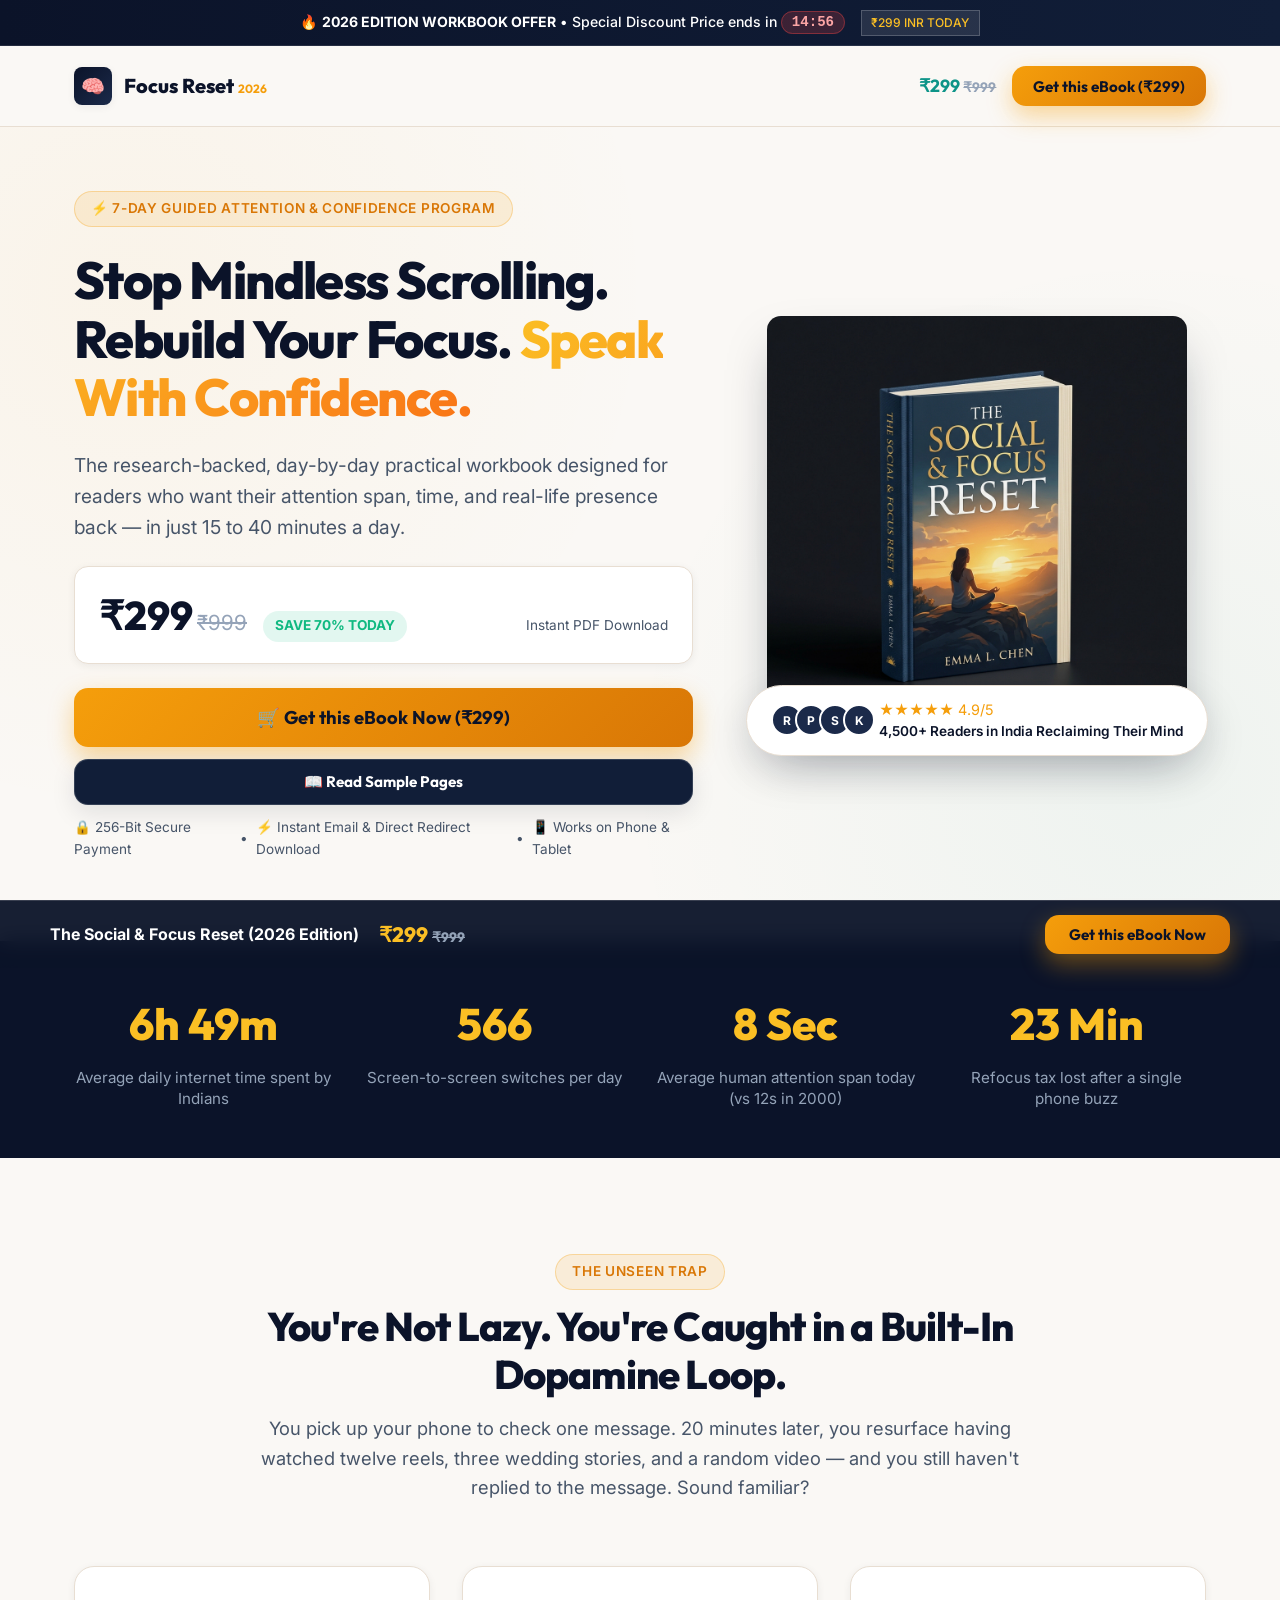
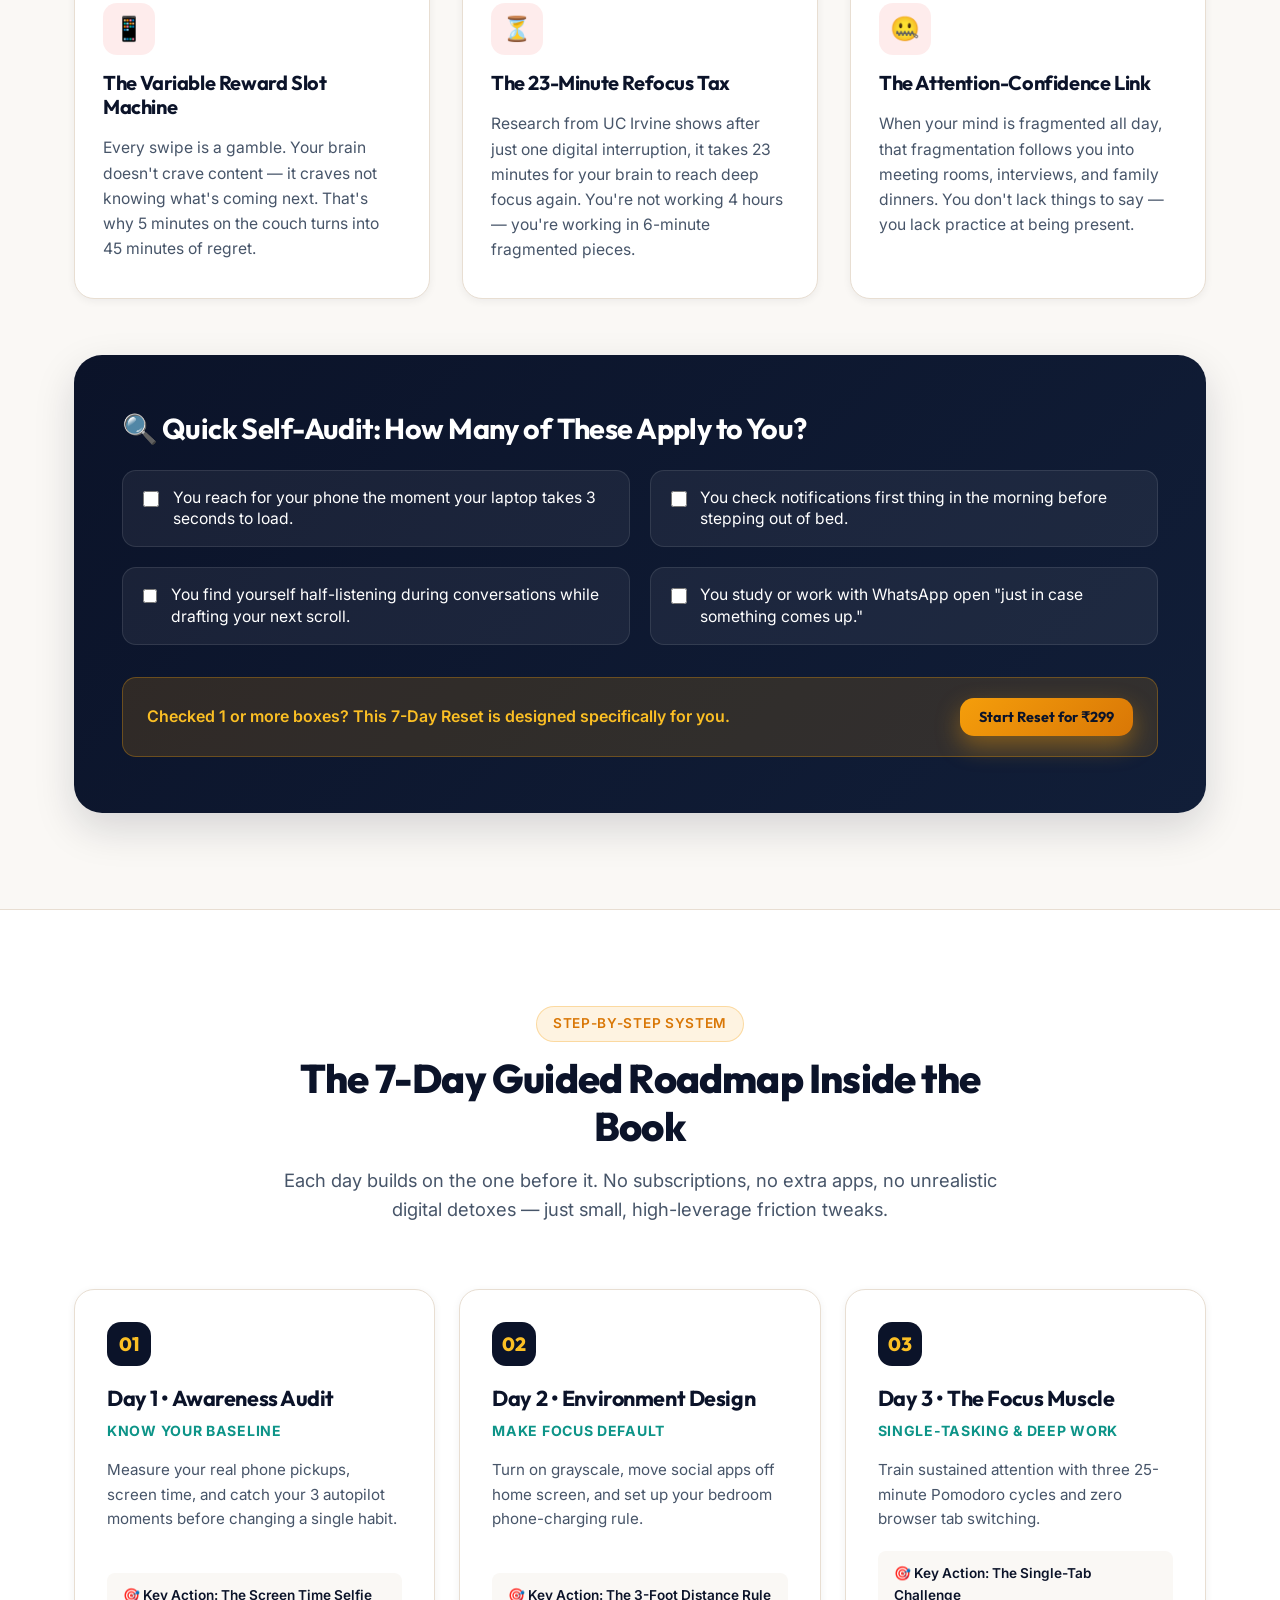
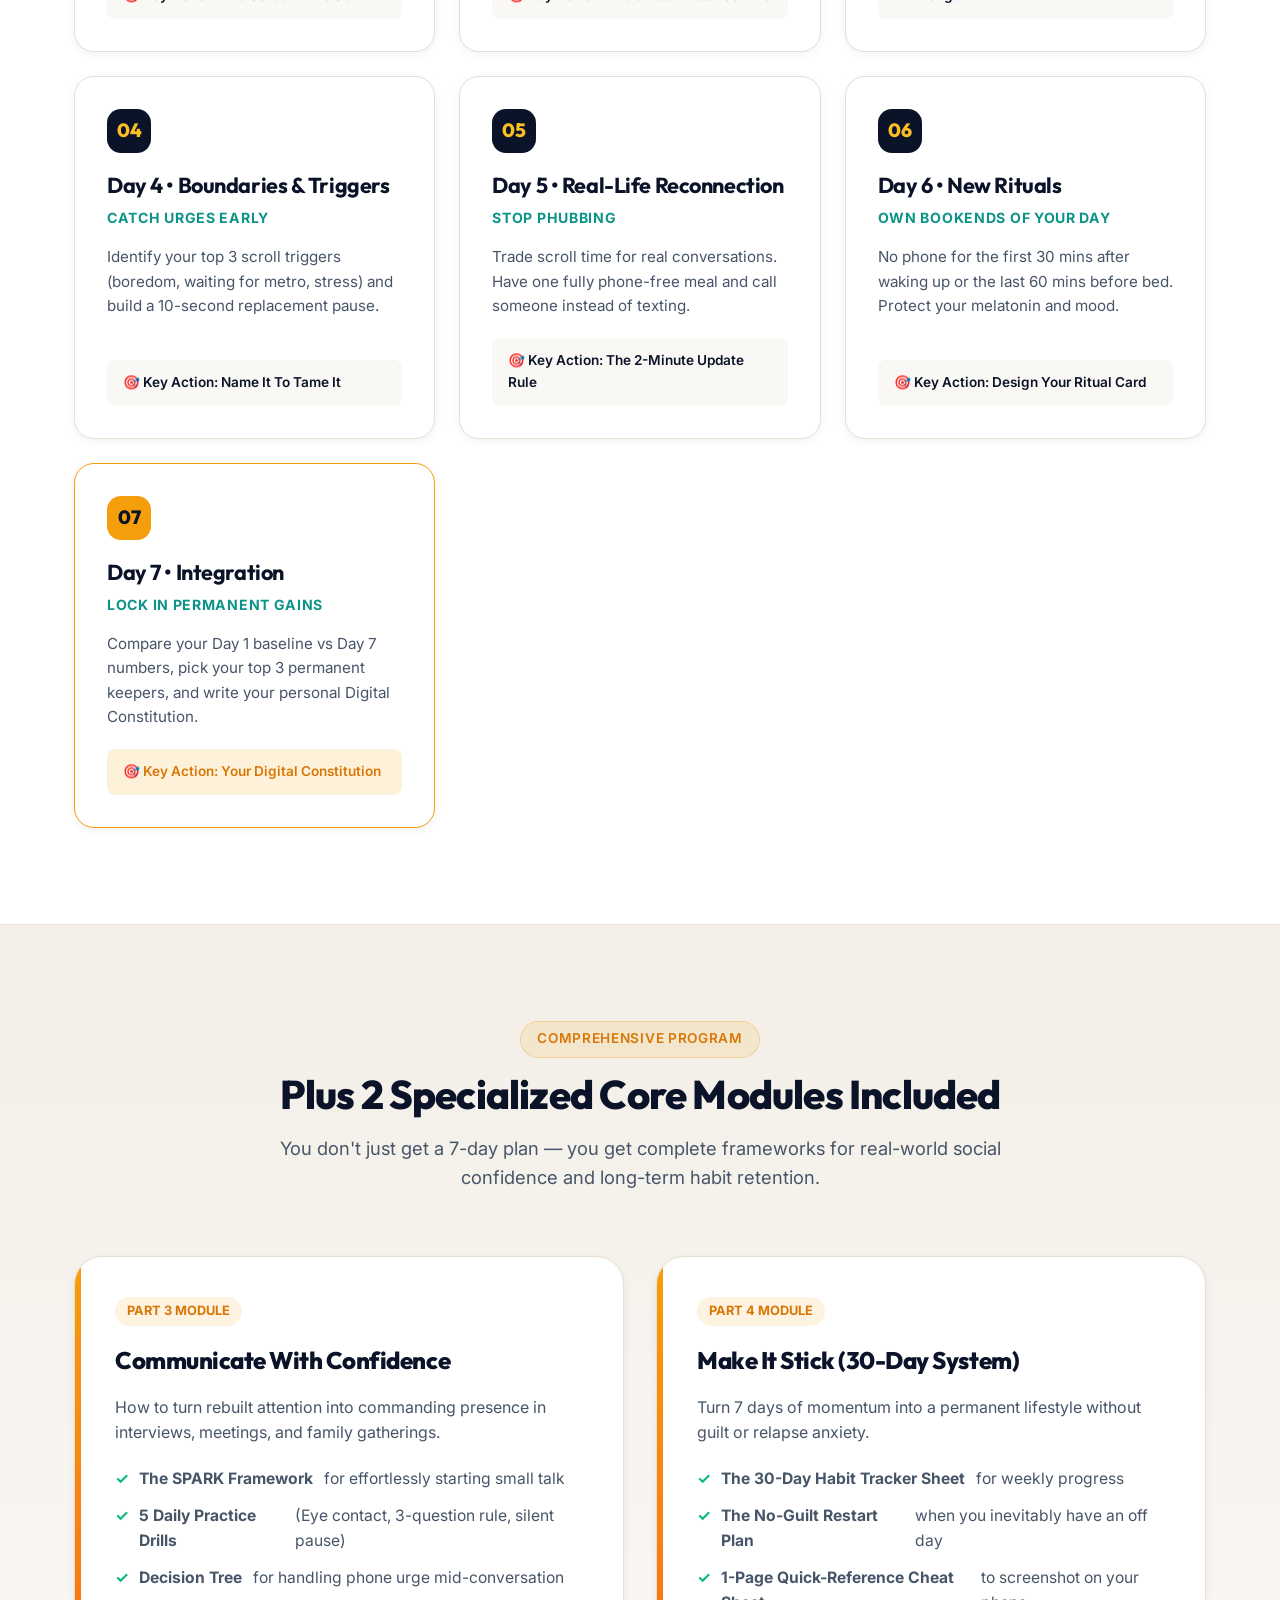
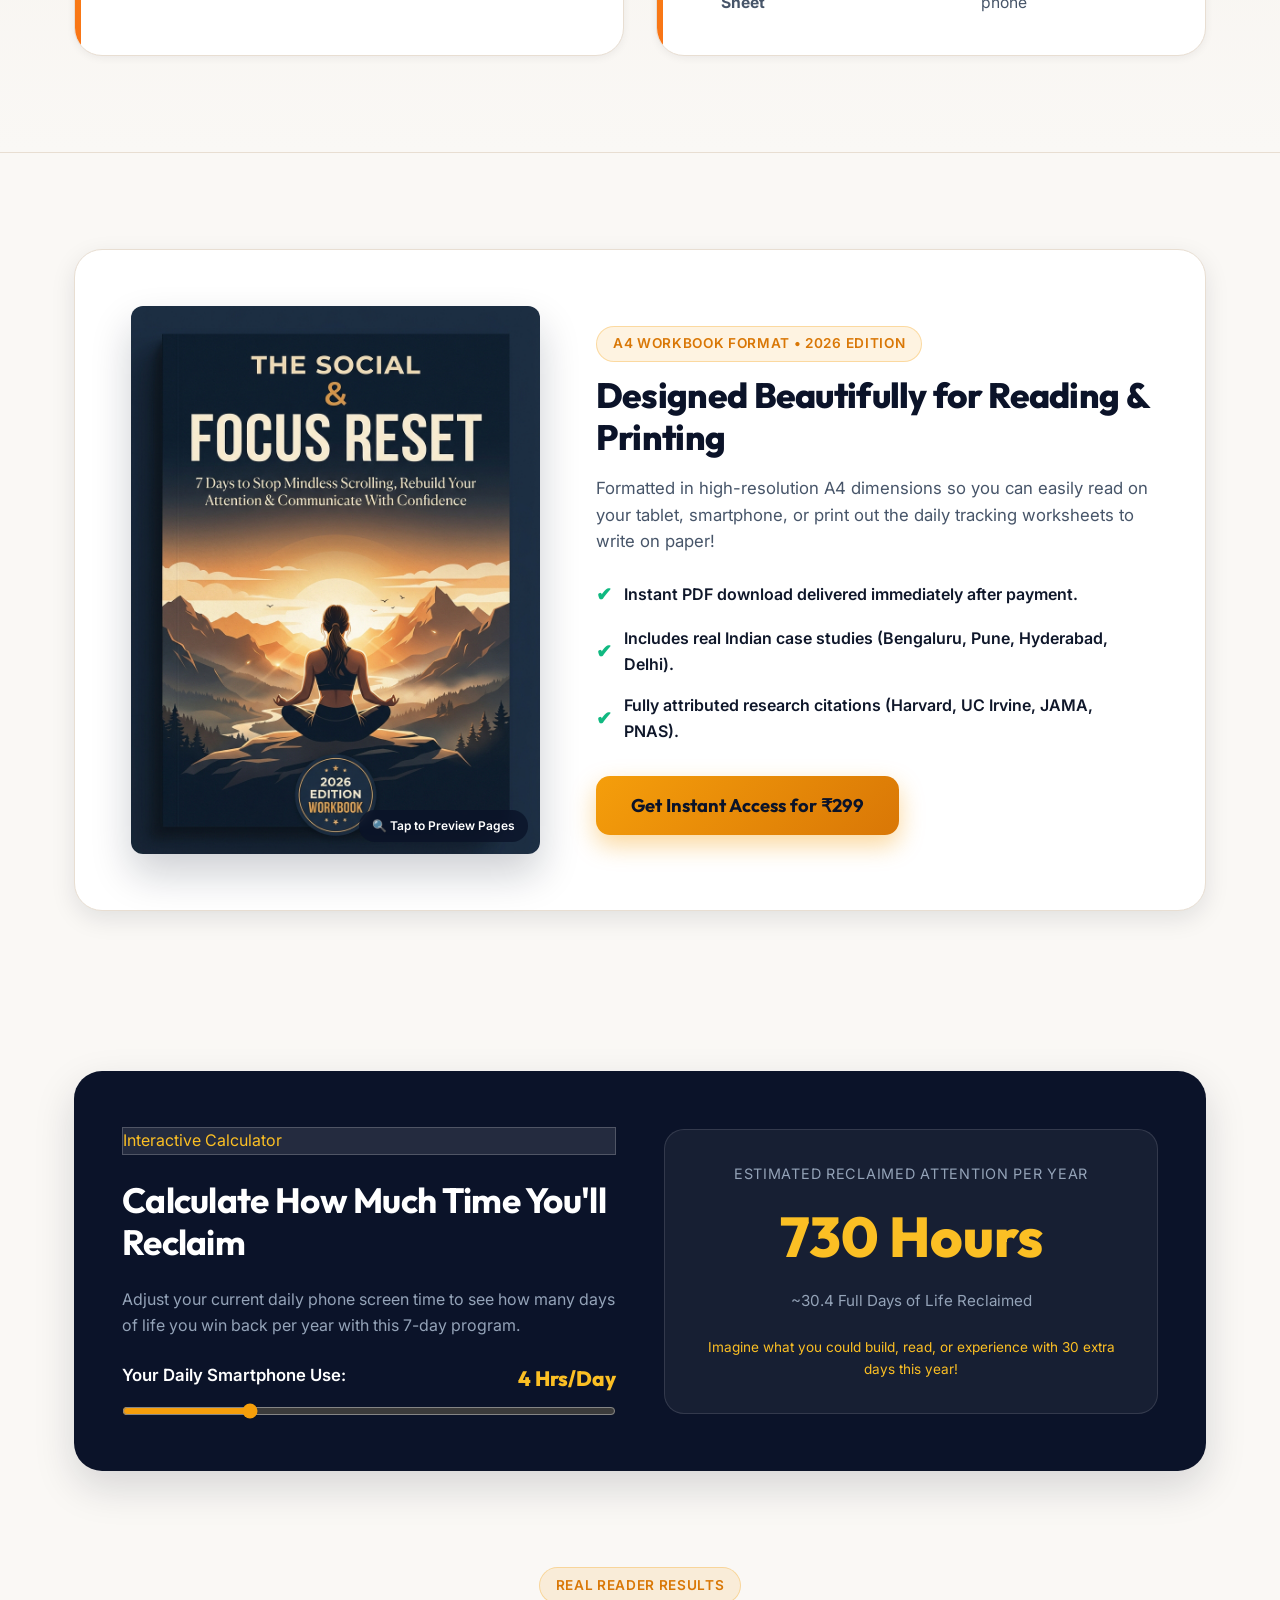
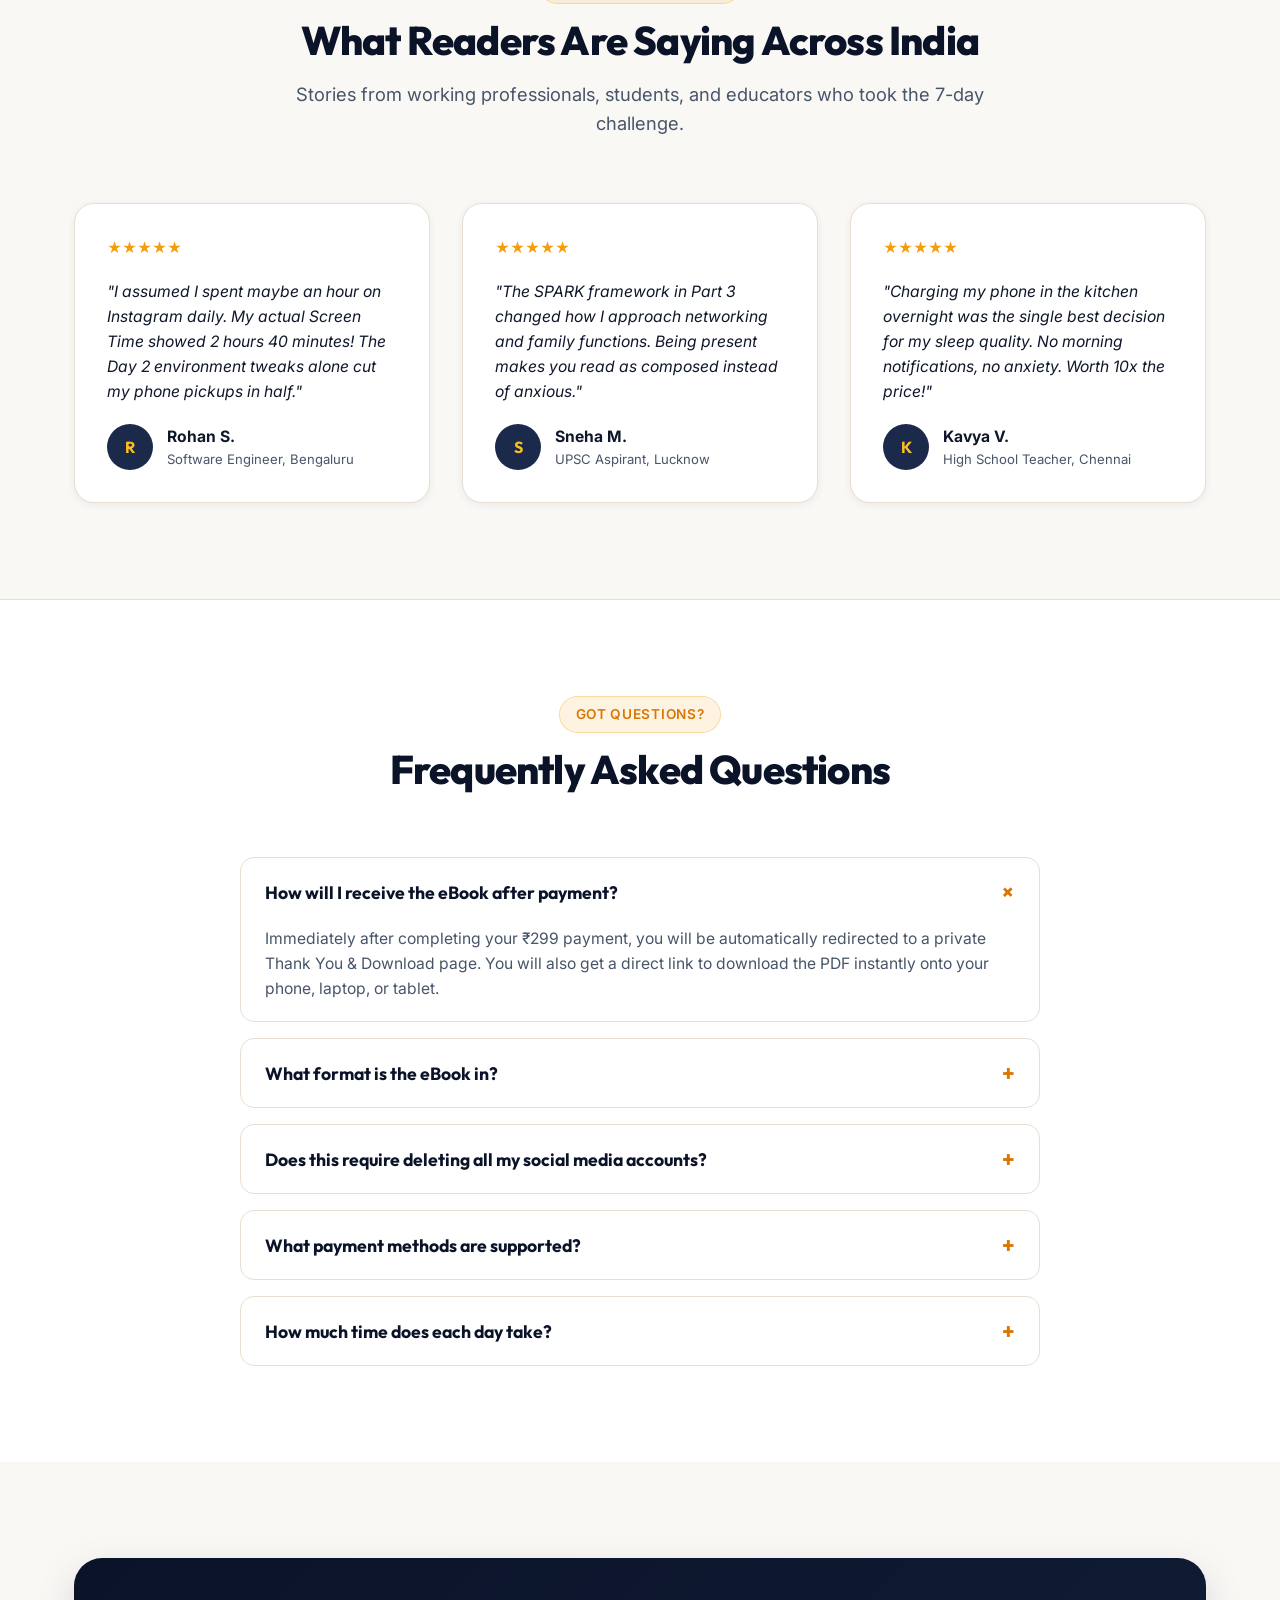
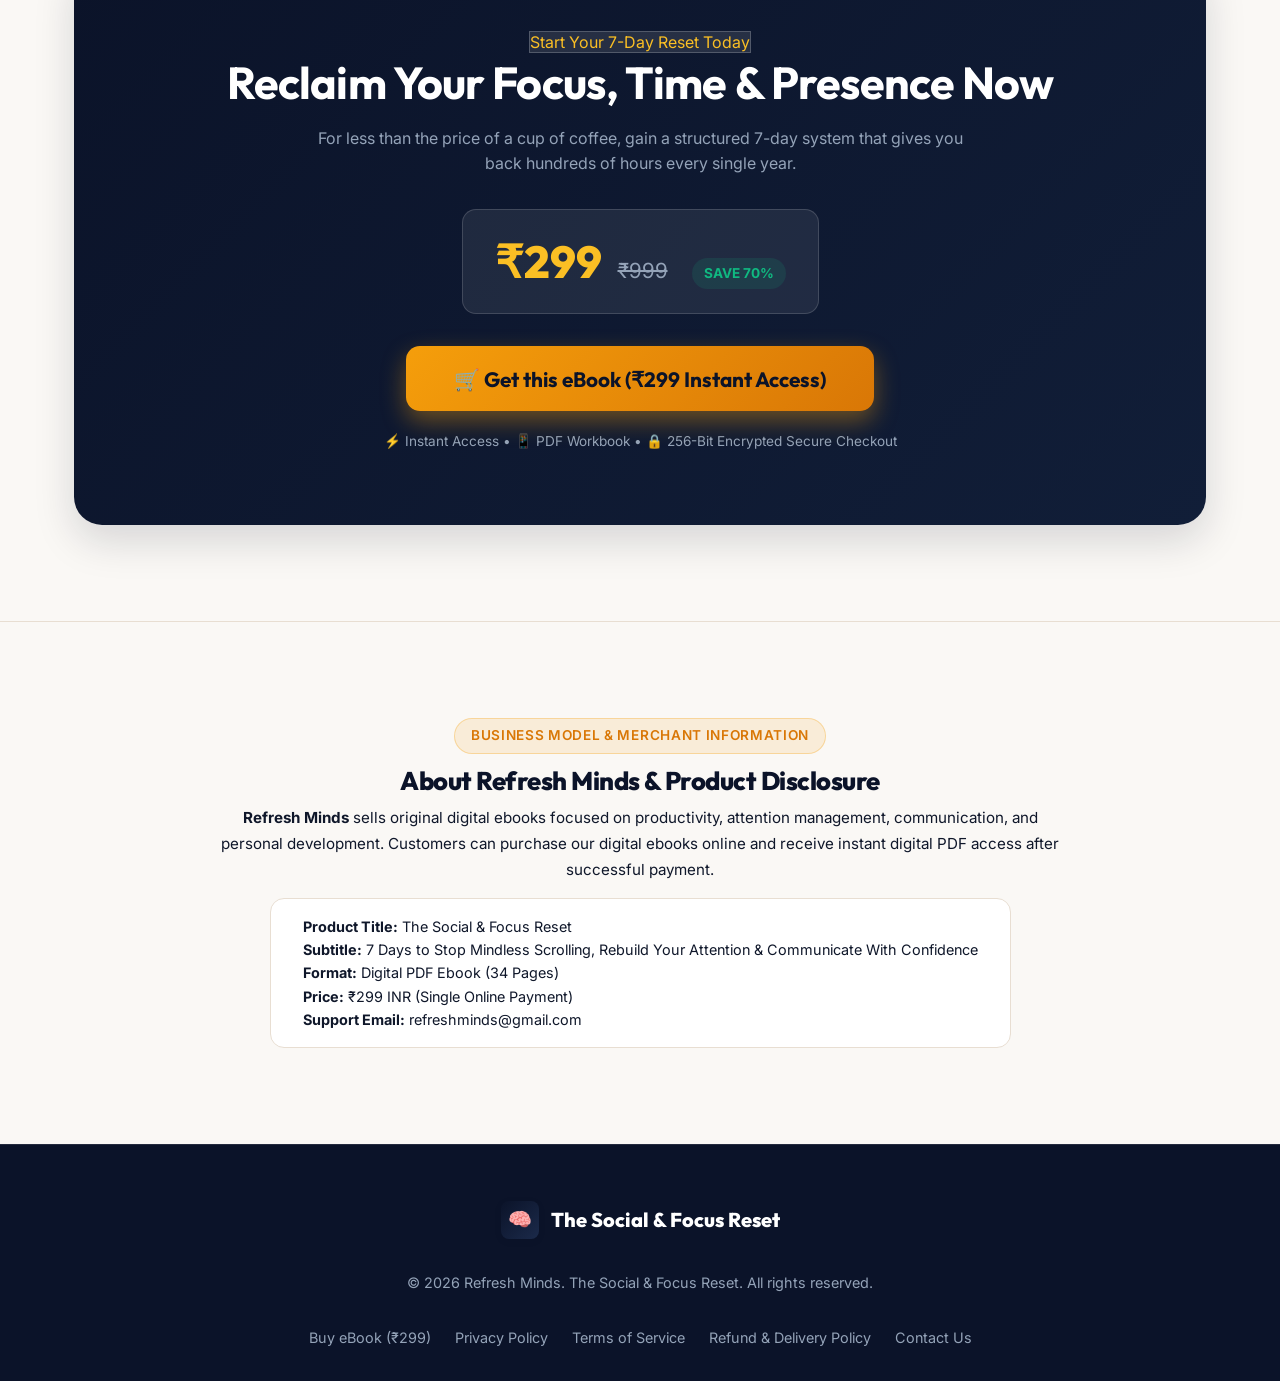
==== commit 95aca571: "Update site for Razorpay approval: price ₹299, business model disclosure, refreshminds@gmail.com con" ====
--- a/index.html
+++ b/index.html
@@ -4,7 +4,7 @@
   <meta charset="UTF-8">
   <meta name="viewport" content="width=device-width, initial-scale=1.0">
   <title>The Social & Focus Reset | 7-Day Guided Program & Practical Workbook (2026 Edition)</title>
-  <meta name="description" content="Reclaim your attention, stop mindless scrolling, and rebuild your confidence in 7 days with the research-backed practical workbook. Get instant PDF access for ₹199.">
+  <meta name="description" content="Reclaim your attention, stop mindless scrolling, and rebuild your confidence in 7 days with the research-backed practical workbook by Refresh Minds. Get instant digital PDF ebook access for ₹299.">
   
   <!-- Google Fonts -->
   <link rel="preconnect" href="https://fonts.googleapis.com">
@@ -19,7 +19,7 @@
   <!-- Top Urgency Announcement Bar -->
   <div class="announcement-bar">
     <span>🔥 <strong>2026 EDITION WORKBOOK OFFER</strong> • Special Discount Price ends in <span class="timer-tag countdown-timer">14:59</span></span>
-    <span class="highlight-badge-dark" style="padding: 0.15rem 0.6rem; font-size: 0.75rem;">₹199 INR TODAY</span>
+    <span class="highlight-badge-dark" style="padding: 0.15rem 0.6rem; font-size: 0.75rem;">₹299 INR TODAY</span>
   </div>
 
   <!-- Sticky Navbar -->
@@ -31,9 +31,9 @@
       </a>
       
       <div class="navbar-actions">
-        <span class="navbar-price-badge">₹199 <s style="font-size: 0.85rem; color: var(--color-text-light);">₹999</s></span>
+        <span class="navbar-price-badge">₹299 <s style="font-size: 0.85rem; color: var(--color-text-light);">₹999</s></span>
         <button class="btn btn-primary trigger-buy-btn" style="padding: 0.65rem 1.3rem; font-size: 0.95rem;">
-          Get this eBook
+          Get this eBook (₹299)
         </button>
       </div>
     </div>
@@ -58,17 +58,17 @@
         <!-- Pricing Card -->
         <div class="pricing-box">
           <div>
-            <span class="current-price">₹199</span>
+            <span class="current-price">₹299</span>
             <span class="original-price">₹999</span>
           </div>
-          <span class="discount-badge">SAVE 80% TODAY</span>
+          <span class="discount-badge">SAVE 70% TODAY</span>
           <span style="font-size: 0.85rem; color: var(--color-text-muted); margin-left: auto;">Instant PDF Download</span>
         </div>
 
         <!-- Primary Payment CTA -->
         <div class="hero-cta-group">
           <button class="btn btn-primary btn-full btn-glow-pulse trigger-buy-btn" id="heroBuyBtn">
-            <span>🛒 Get this eBook Now (₹199)</span>
+            <span>🛒 Get this eBook Now (₹299)</span>
           </button>
           
           <div style="display: flex; gap: 1rem; width: 100%;">
@@ -183,7 +183,7 @@
 
         <div class="audit-result">
           <span>Checked 1 or more boxes? This 7-Day Reset is designed specifically for you.</span>
-          <button class="btn btn-primary trigger-buy-btn" style="padding: 0.6rem 1.2rem; font-size: 0.9rem;">Start Reset for ₹199</button>
+          <button class="btn btn-primary trigger-buy-btn" style="padding: 0.6rem 1.2rem; font-size: 0.9rem;">Start Reset for ₹299</button>
         </div>
       </div>
     </div>
@@ -351,7 +351,7 @@
           </div>
 
           <button class="btn btn-primary trigger-buy-btn">
-            Get Instant Access for ₹199
+            Get Instant Access for ₹299
           </button>
         </div>
       </div>
@@ -453,7 +453,7 @@
             <span class="faq-toggle">+</span>
           </button>
           <div class="faq-answer">
-            <p>Immediately after completing your ₹199 payment, you will be automatically redirected to a private Thank You & Download page. You will also get a direct link to download the PDF instantly onto your phone, laptop, or tablet.</p>
+            <p>Immediately after completing your ₹299 payment, you will be automatically redirected to a private Thank You & Download page. You will also get a direct link to download the PDF instantly onto your phone, laptop, or tablet.</p>
           </div>
         </div>
 
@@ -511,14 +511,14 @@
         </p>
 
         <div class="final-price-box">
-          <span style="font-size: 2.8rem; font-family: var(--font-heading); font-weight: 800; color: var(--color-gold-400);">₹199</span>
+          <span style="font-size: 2.8rem; font-family: var(--font-heading); font-weight: 800; color: var(--color-gold-400);">₹299</span>
           <span style="font-size: 1.3rem; text-decoration: line-through; color: var(--color-text-light);">₹999</span>
-          <span class="discount-badge" style="margin-left: 0.5rem;">SAVE 80%</span>
+          <span class="discount-badge" style="margin-left: 0.5rem;">SAVE 70%</span>
         </div>
 
         <br>
         <button class="btn btn-primary btn-glow-pulse trigger-buy-btn" style="font-size: 1.3rem; padding: 1.2rem 3rem;">
-          🛒 Get this eBook (₹199 Instant Access)
+          🛒 Get this eBook (₹299 Instant Access)
         </button>
         
         <p style="font-size: 0.85rem; color: var(--color-text-light); margin-top: 1.25rem;">
@@ -533,7 +533,7 @@
     <div class="sticky-bar-inner">
       <div class="sticky-info">
         <span class="sticky-title">The Social & Focus Reset (2026 Edition)</span>
-        <span class="sticky-price">₹199 <s style="font-size: 0.85rem; color: var(--color-text-light);">₹999</s></span>
+        <span class="sticky-price">₹299 <s style="font-size: 0.85rem; color: var(--color-text-light);">₹999</s></span>
       </div>
       <button class="btn btn-primary trigger-buy-btn" style="padding: 0.65rem 1.5rem; font-size: 0.95rem;">
         Get this eBook Now
@@ -554,9 +554,9 @@
         <div class="order-summary-box">
           <div>
             <div style="font-weight: 700; font-size: 0.95rem;">The Social & Focus Reset eBook</div>
-            <div style="font-size: 0.8rem; color: var(--color-text-muted);">PDF Practical Workbook (2026 Edition)</div>
-          </div>
-          <div style="font-family: var(--font-heading); font-size: 1.3rem; font-weight: 800; color: var(--color-navy-900);">₹199</div>
+            <div style="font-size: 0.8rem; color: var(--color-text-muted);">Digital PDF Ebook (34-Page Practical Workbook)</div>
+          </div>
+          <div style="font-family: var(--font-heading); font-size: 1.3rem; font-weight: 800; color: var(--color-navy-900);">₹299</div>
         </div>
 
         <form id="paymentForm">
@@ -567,7 +567,7 @@
 
           <div class="form-group">
             <label for="custEmail">Email Address (for PDF Delivery)</label>
-            <input type="email" id="custEmail" class="form-input" placeholder="name@example.com" required>
+            <input type="email" id="custEmail" class="form-input" placeholder="refreshminds@gmail.com" required>
           </div>
 
           <div class="form-group">
@@ -589,7 +589,7 @@
           </div>
 
           <button type="submit" class="btn btn-primary btn-full" style="margin-top: 0.75rem;">
-            Pay ₹199 & Get Instant Download →
+            Pay ₹299 & Get Instant Download →
           </button>
         </form>
 
@@ -602,7 +602,7 @@
       <div class="processing-state" id="processingState">
         <div class="spinner"></div>
         <h4 style="font-size: 1.2rem; font-weight: 700;">Processing Secure Payment...</h4>
-        <p style="font-size: 0.88rem; color: var(--color-text-muted);">Please wait while we confirm your payment of ₹199 INR. Redirecting you to the download page shortly...</p>
+        <p style="font-size: 0.88rem; color: var(--color-text-muted);">Please wait while we confirm your payment of ₹299 INR. Redirecting you to the download page shortly...</p>
       </div>
     </div>
   </div>
@@ -627,14 +627,32 @@
         </div>
 
         <div style="display: flex; justify-content: space-between; align-items: center; margin-top: 1rem;">
-          <span style="font-size: 0.85rem; color: var(--color-text-muted);">Unlock full 34-page PDF workbook for ₹199</span>
+          <span style="font-size: 0.85rem; color: var(--color-text-muted);">Unlock full 34-page PDF workbook for ₹299</span>
           <button class="btn btn-primary trigger-buy-btn" style="padding: 0.6rem 1.2rem; font-size: 0.9rem;">
-            Get eBook (₹199)
+            Get eBook (₹299)
           </button>
         </div>
       </div>
     </div>
   </div>
+
+  <!-- Business Model & Merchant Product Disclosure Section -->
+  <section class="section-padding" style="background: var(--color-cream-100); border-top: 1px solid var(--color-cream-300);">
+    <div class="container" style="max-width: 900px; text-align: center;">
+      <span class="highlight-badge">Business Model & Merchant Information</span>
+      <h3 style="font-size: 1.6rem; font-weight: 800; margin: 0.75rem 0 0.5rem;">About Refresh Minds & Product Disclosure</h3>
+      <p style="color: var(--color-text-dark); line-height: 1.7; font-size: 0.95rem; margin-bottom: 1rem;">
+        <strong>Refresh Minds</strong> sells original digital ebooks focused on productivity, attention management, communication, and personal development. Customers can purchase our digital ebooks online and receive instant digital PDF access after successful payment.
+      </p>
+      <div style="display: inline-block; background: var(--color-white); border: 1px solid var(--color-cream-300); padding: 1rem 2rem; border-radius: var(--radius-md); text-align: left; font-size: 0.9rem;">
+        <div><strong>Product Title:</strong> The Social & Focus Reset</div>
+        <div><strong>Subtitle:</strong> 7 Days to Stop Mindless Scrolling, Rebuild Your Attention & Communicate With Confidence</div>
+        <div><strong>Format:</strong> Digital PDF Ebook (34 Pages)</div>
+        <div><strong>Price:</strong> ₹299 INR (Single Online Payment)</div>
+        <div><strong>Support Email:</strong> refreshminds@gmail.com</div>
+      </div>
+    </div>
+  </section>
 
   <!-- Footer -->
   <footer>
@@ -644,13 +662,14 @@
         <span>The Social & Focus Reset</span>
       </div>
 
-      <p>© 2026 The Social & Focus Reset. All rights reserved. A Practical Workbook Edition.</p>
+      <p>© 2026 Refresh Minds. The Social & Focus Reset. All rights reserved.</p>
       
       <div class="footer-links">
-        <a href="#paymentModal" class="trigger-buy-btn">Buy eBook (₹199)</a>
-        <a href="thank-you.html">Thank You Page Demo</a>
-        <a href="#">Privacy Policy</a>
-        <a href="#">Terms of Service</a>
+        <a href="#paymentModal" class="trigger-buy-btn">Buy eBook (₹299)</a>
+        <a href="privacy.html">Privacy Policy</a>
+        <a href="terms.html">Terms of Service</a>
+        <a href="refund-policy.html">Refund & Delivery Policy</a>
+        <a href="contact.html">Contact Us</a>
       </div>
     </div>
   </footer>
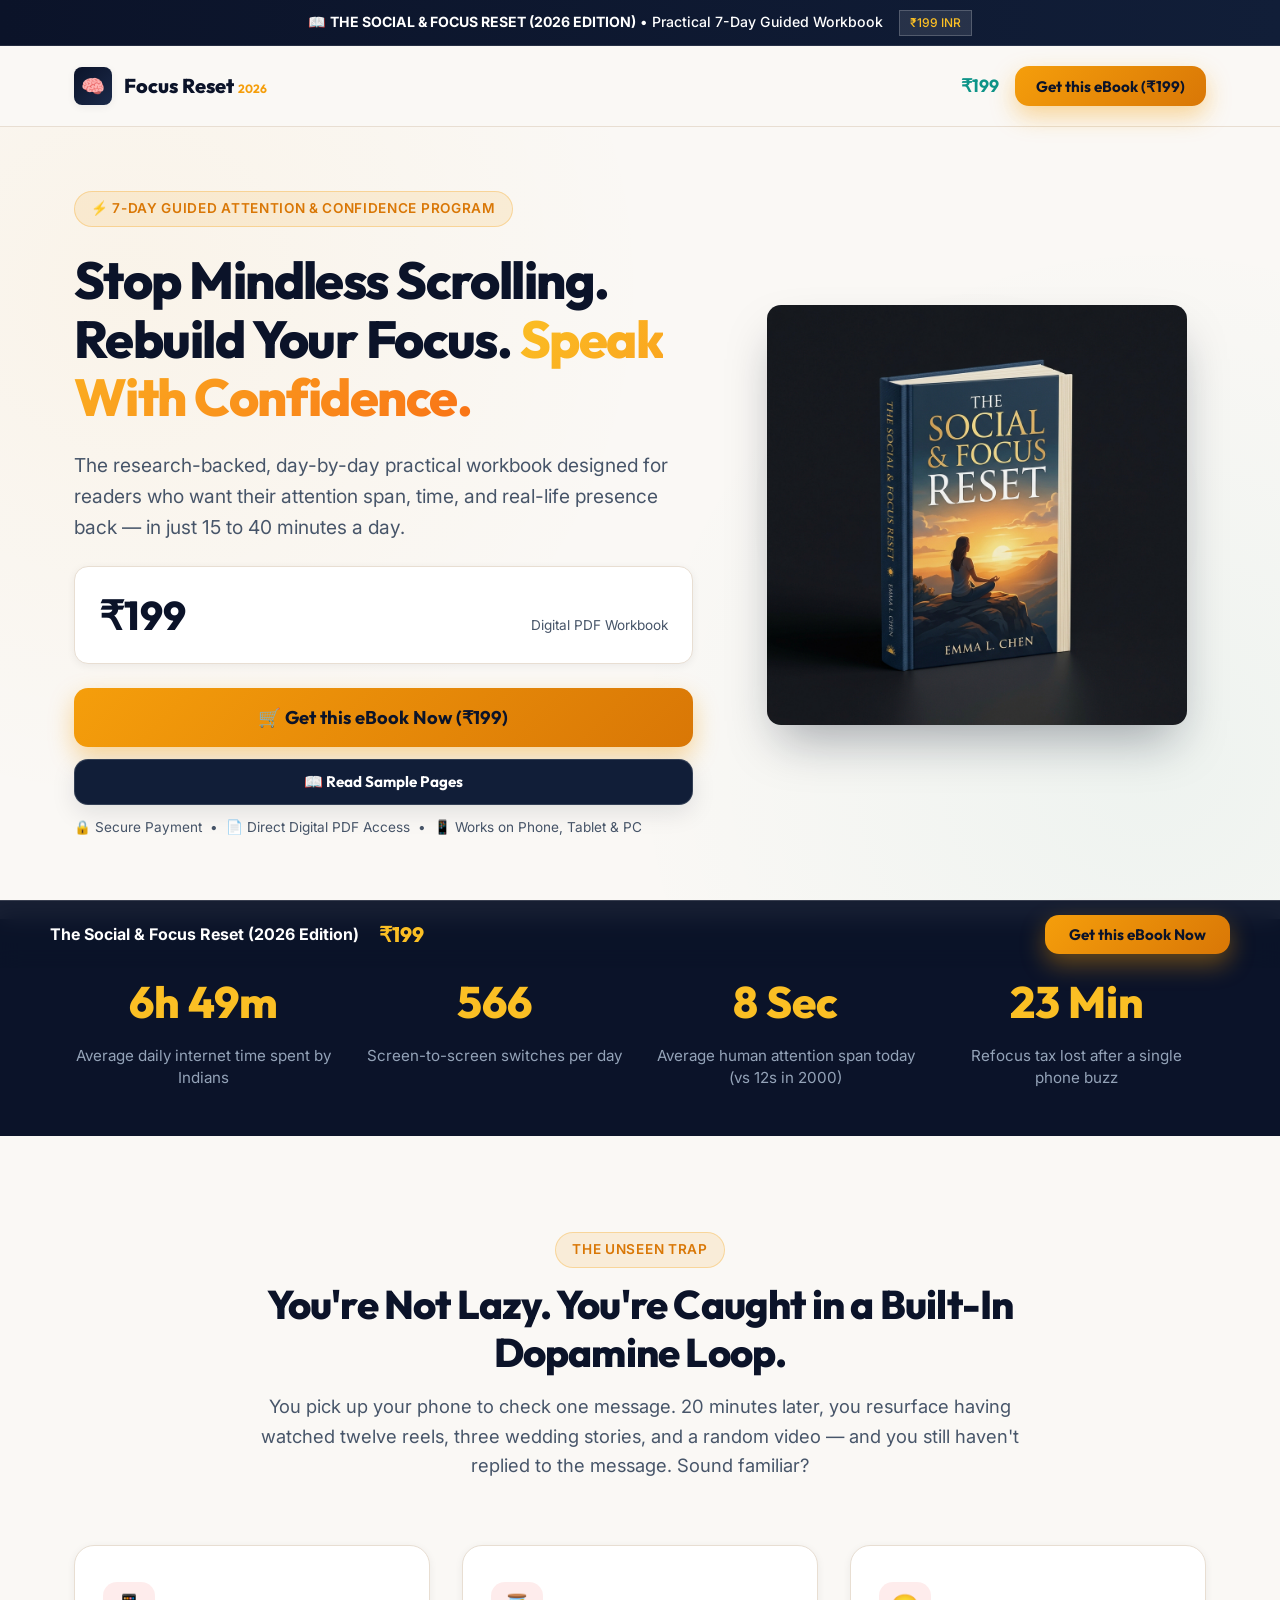
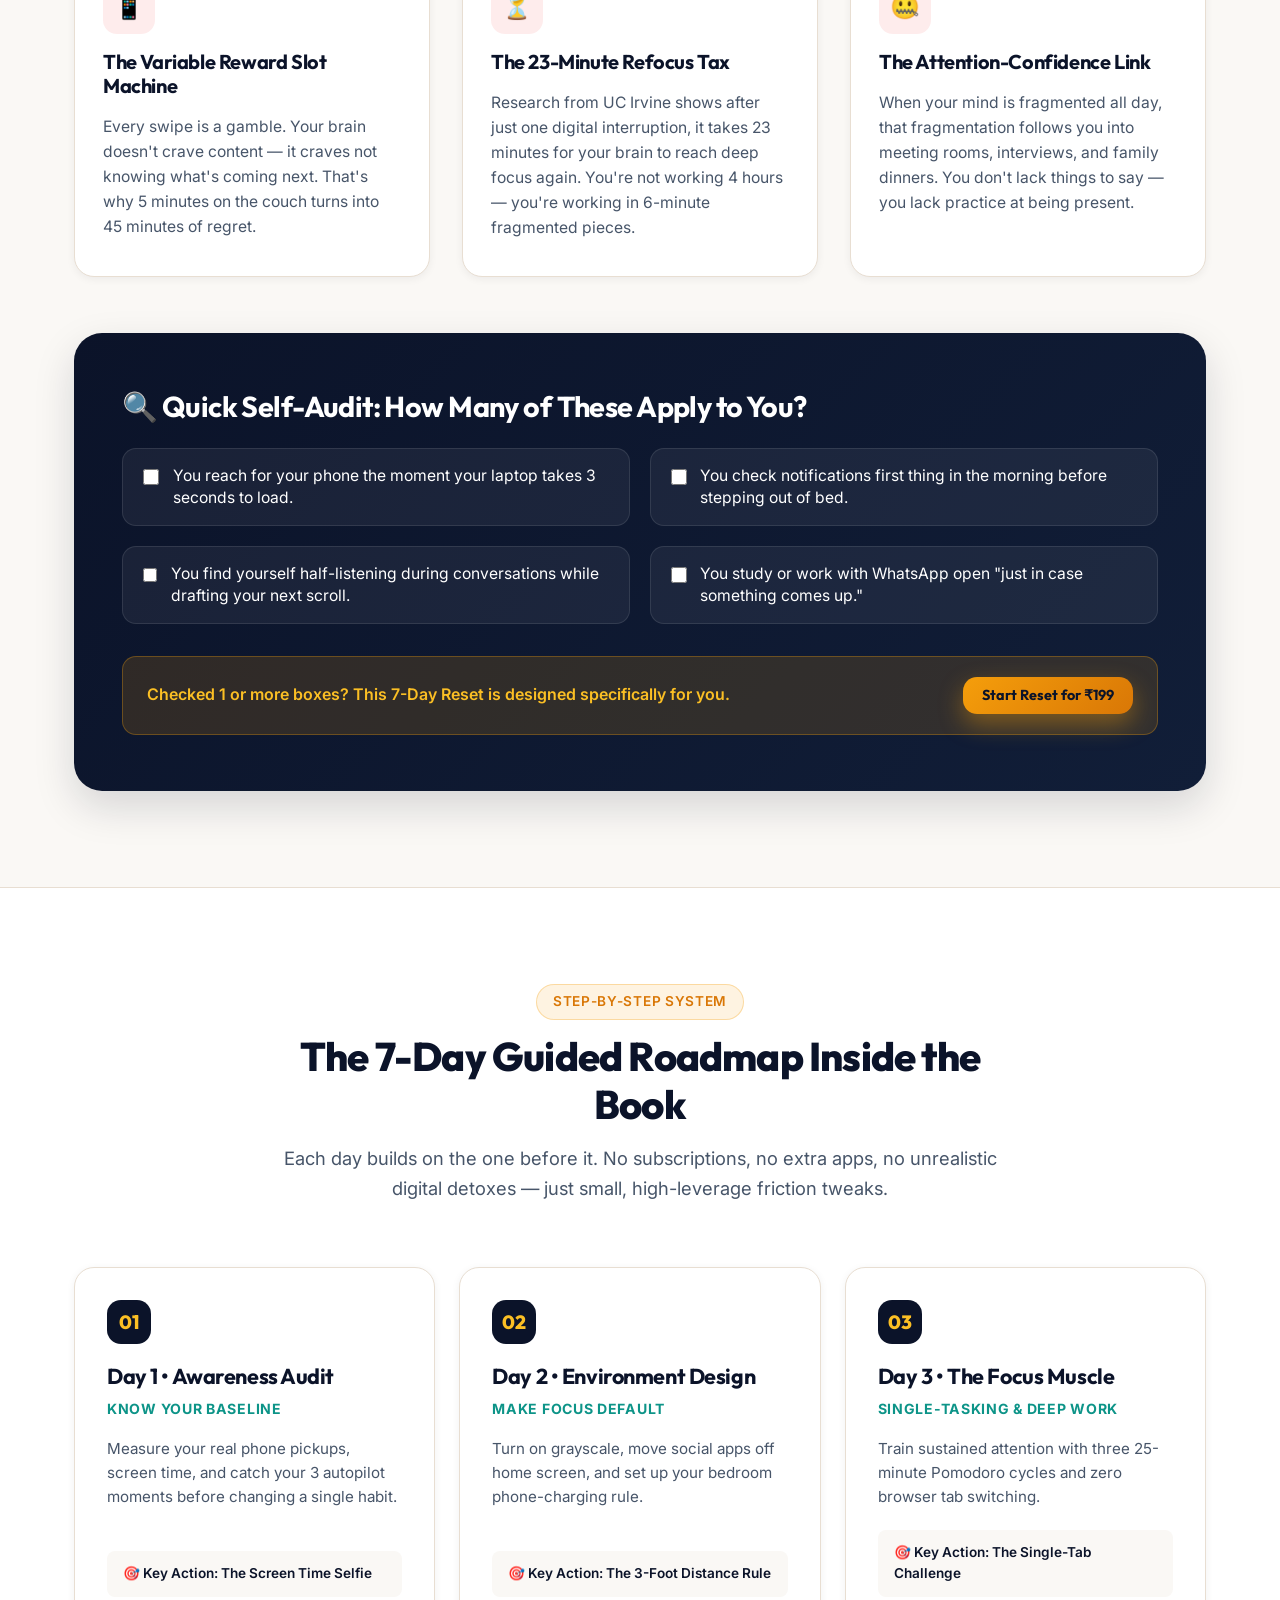
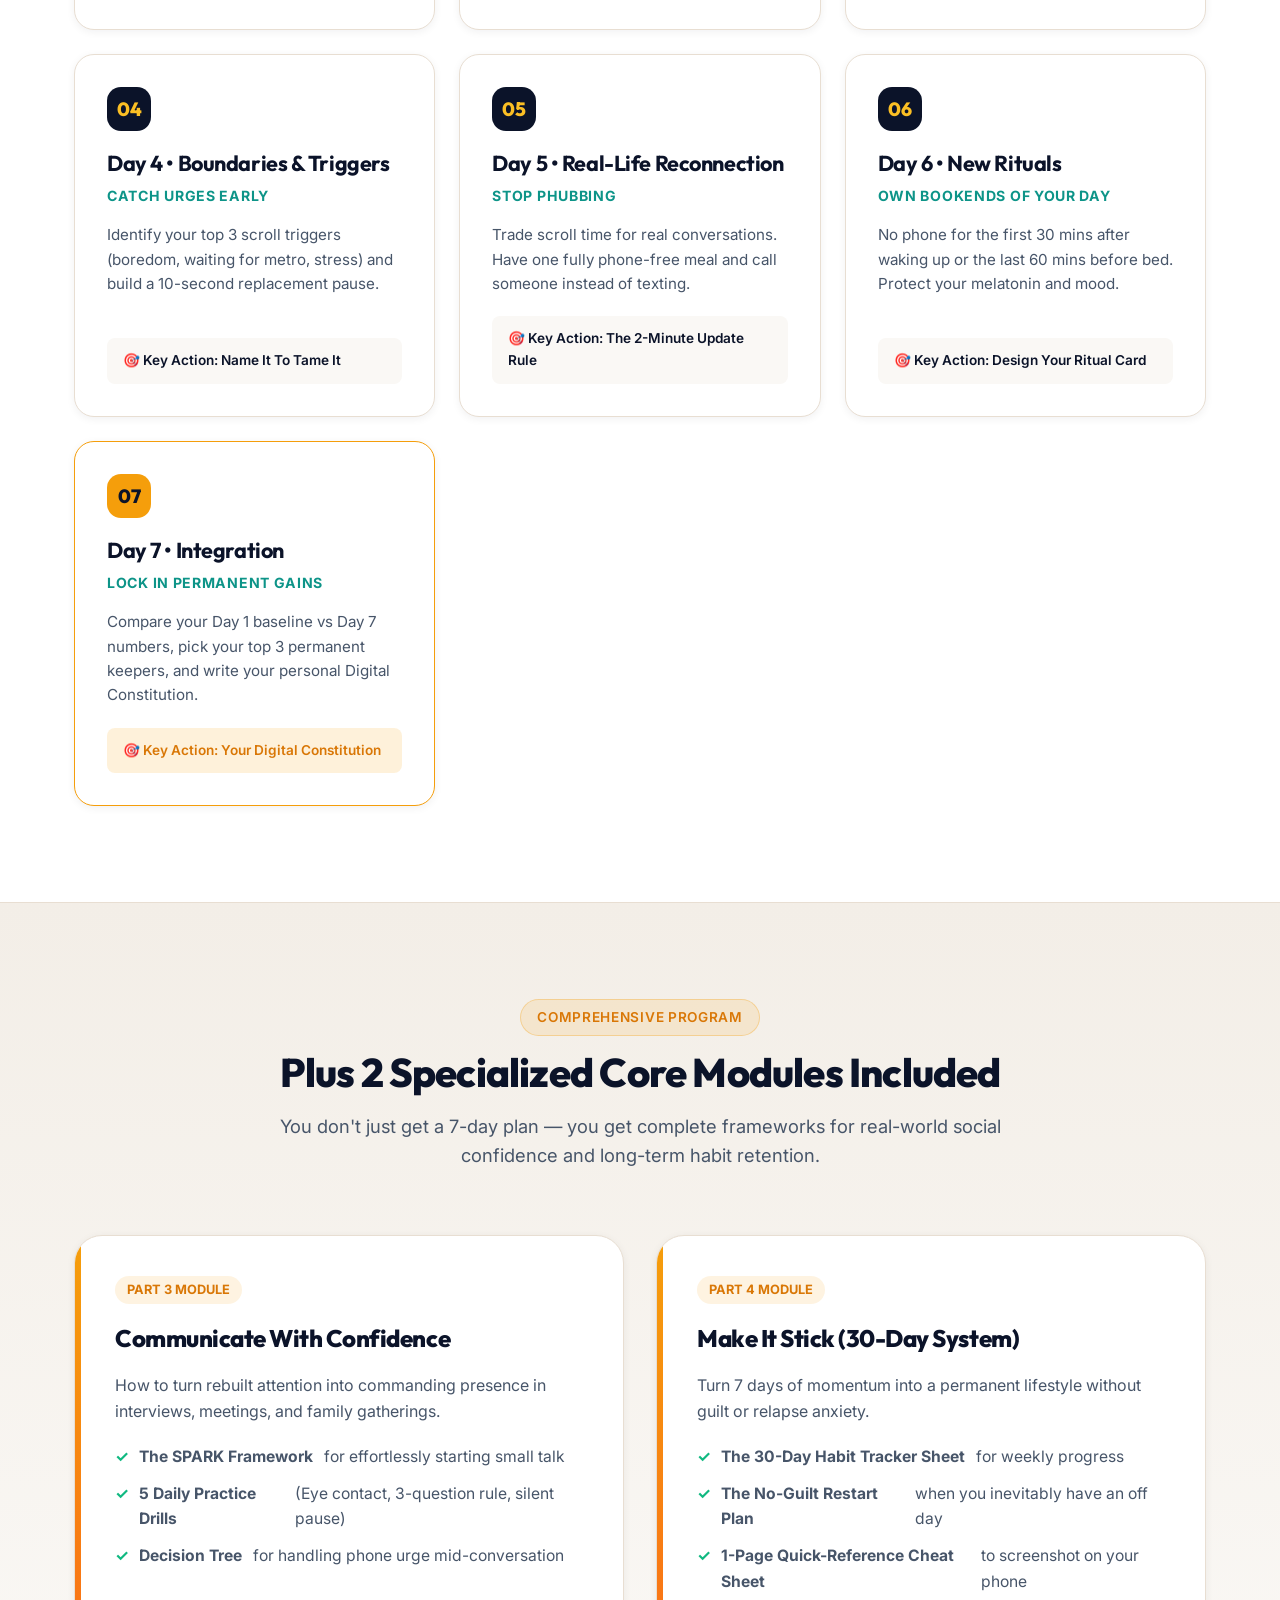
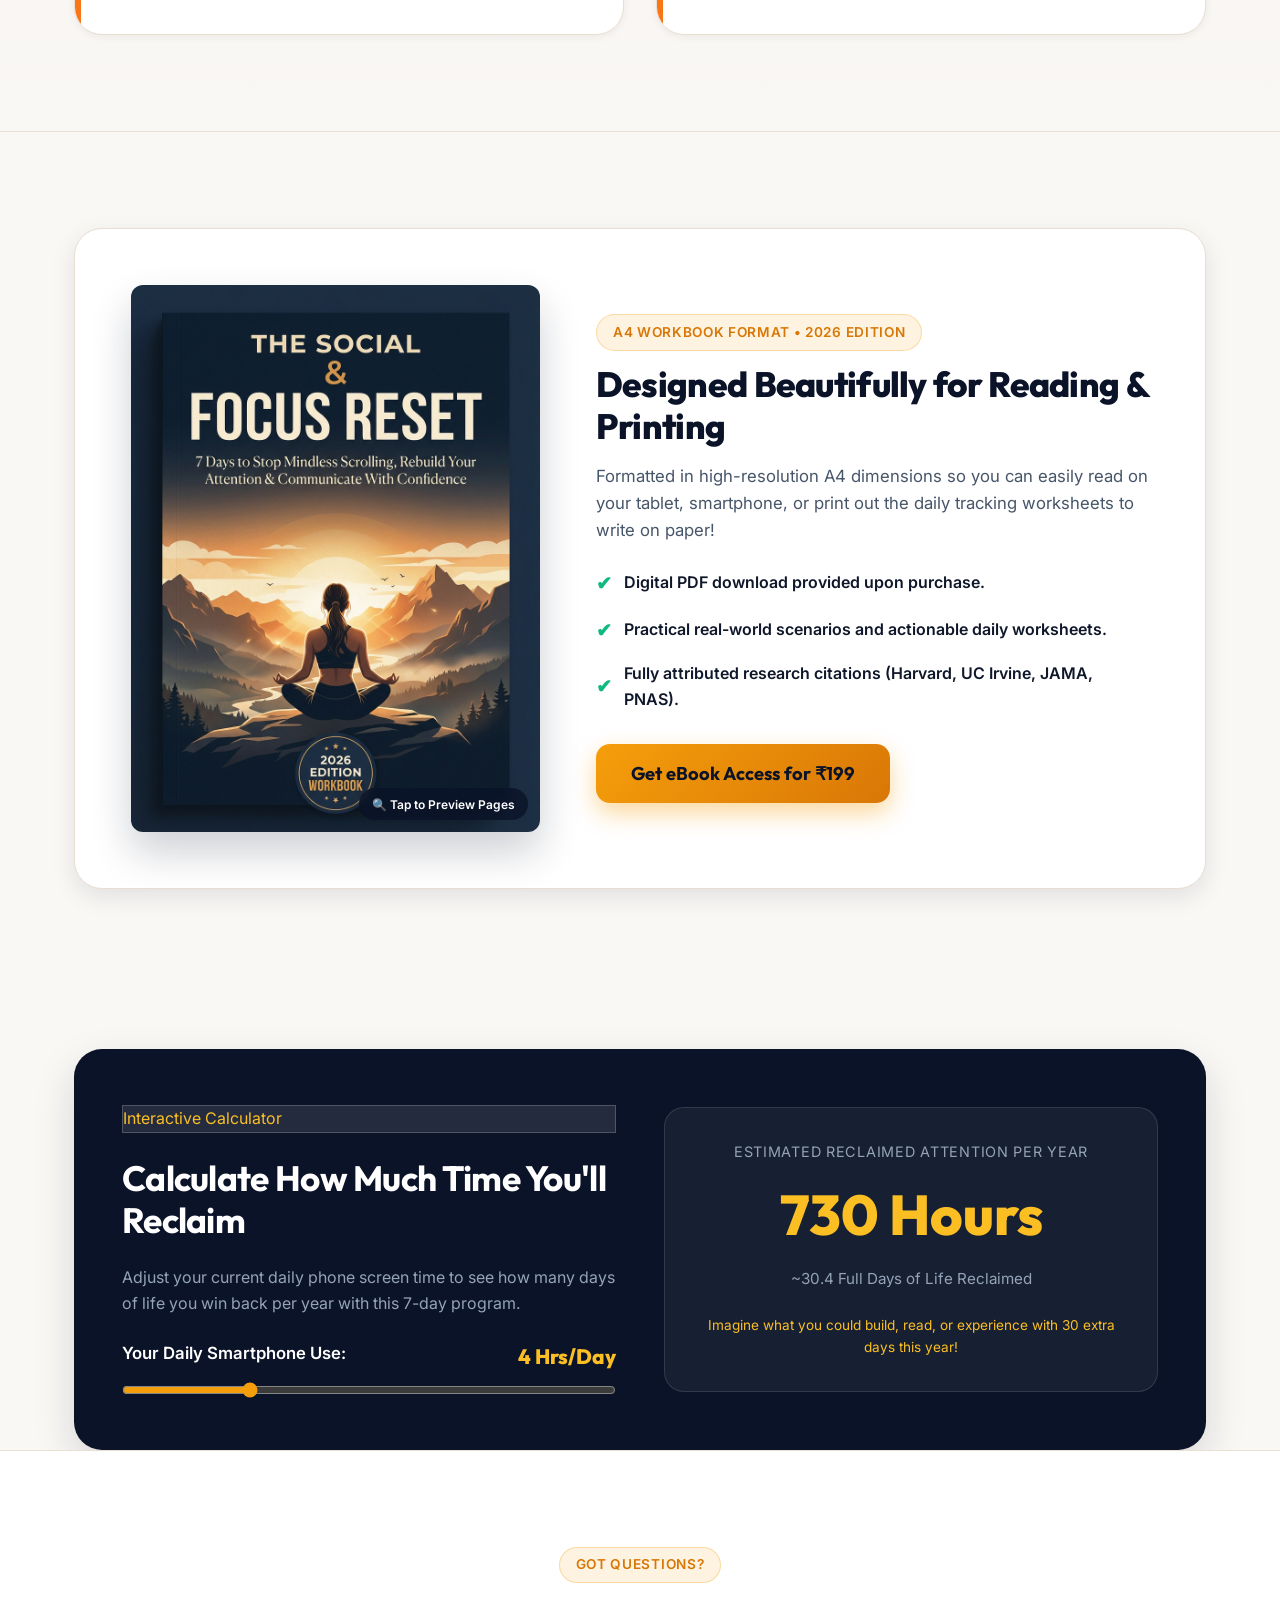
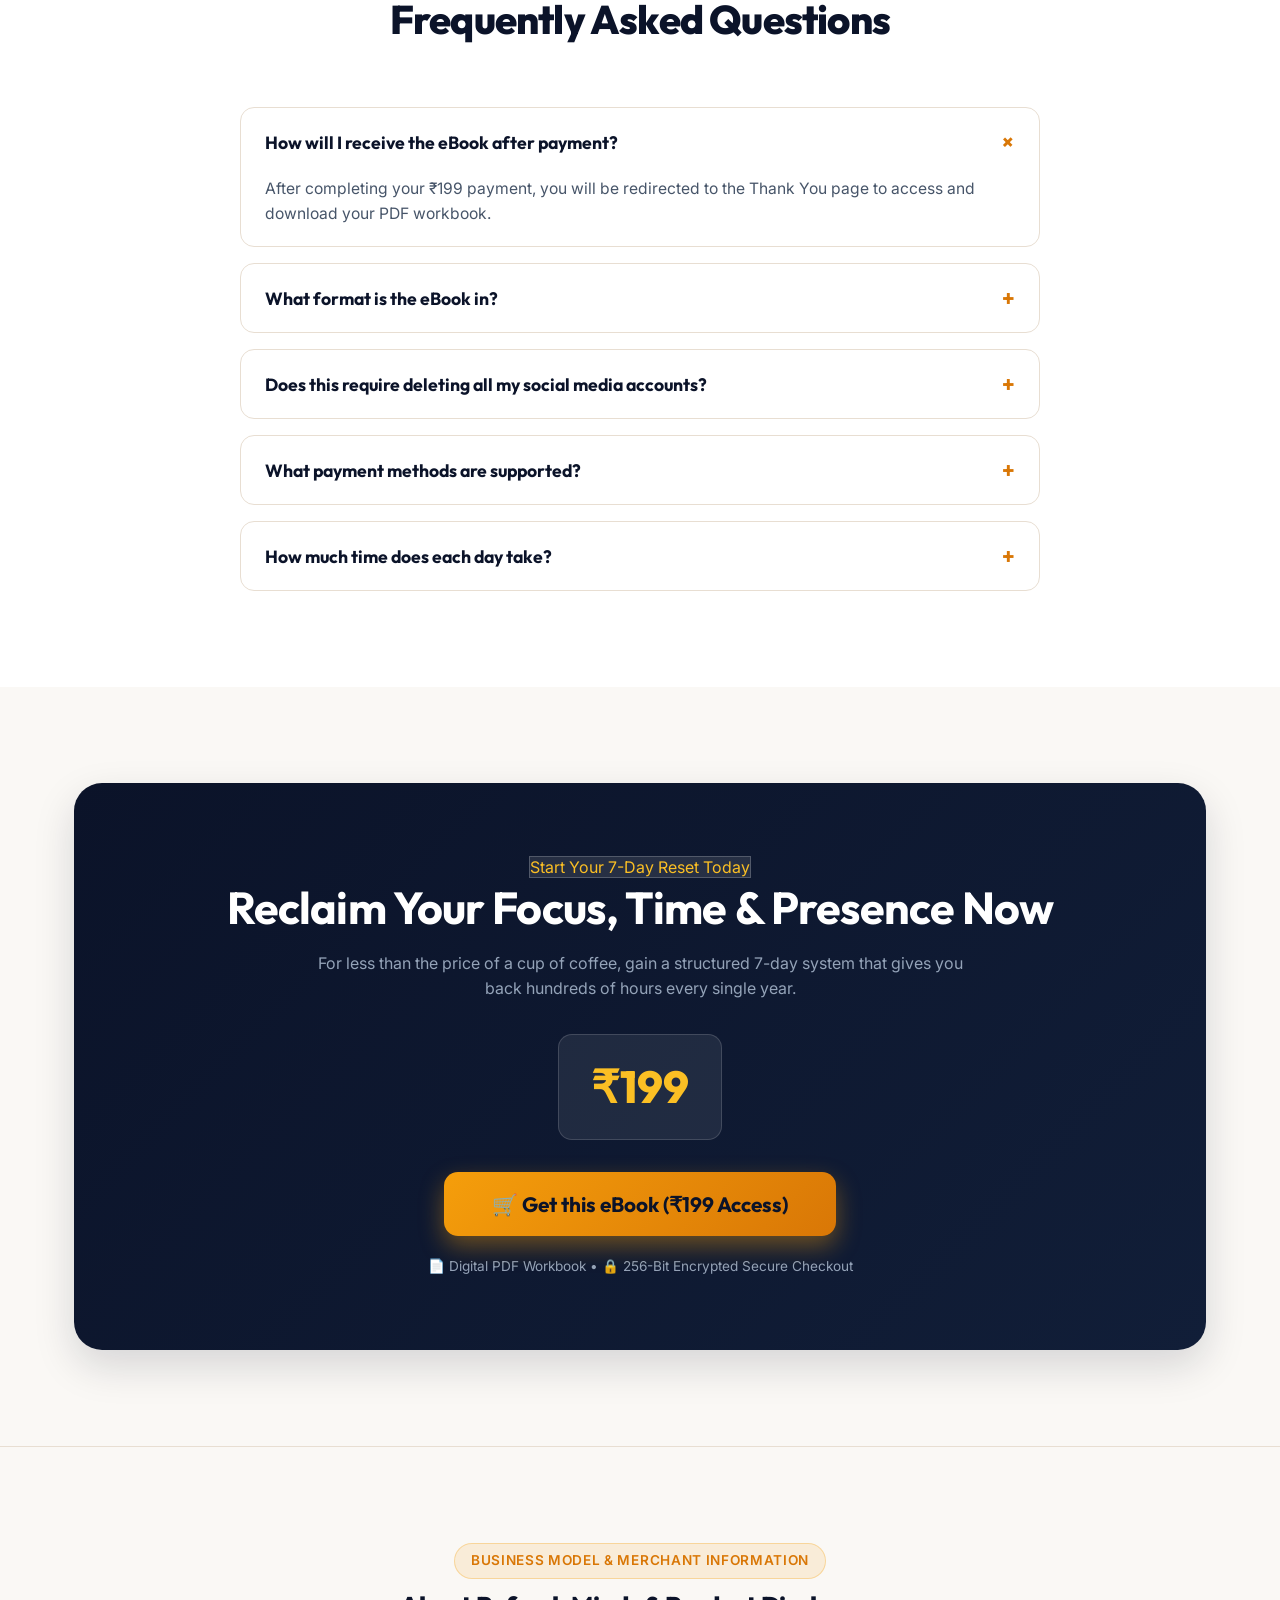
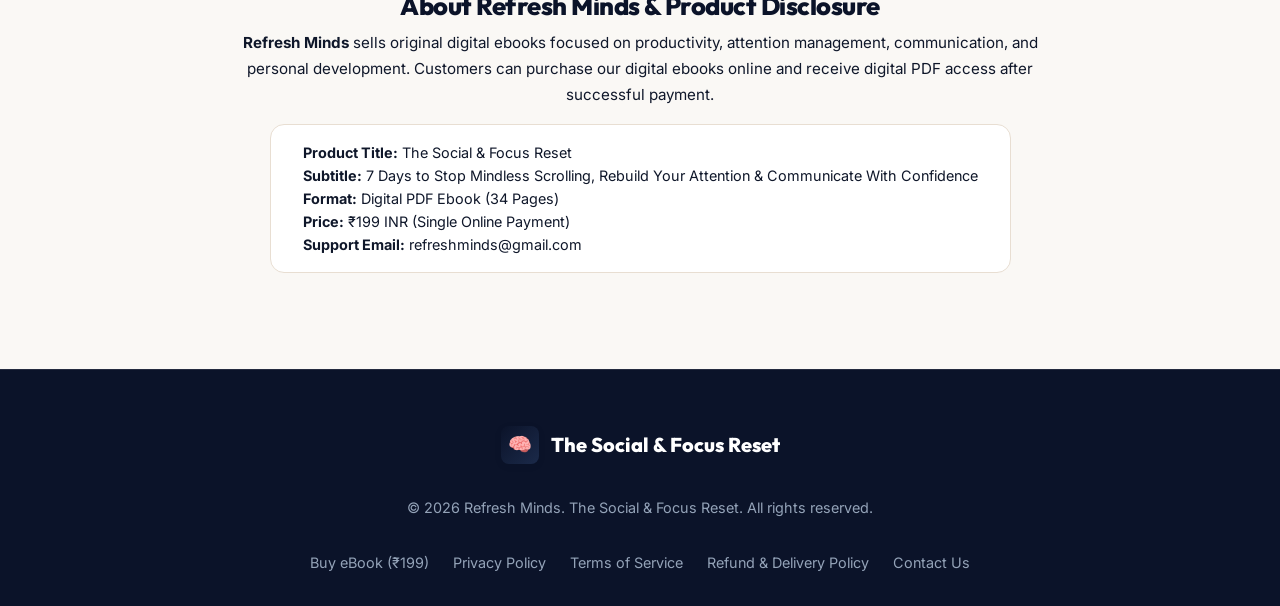
==== commit 5de22c6b: "Update pricing to ₹199, remove fake testimonials and unsubstantiated claims" ====
--- a/index.html
+++ b/index.html
@@ -4,7 +4,7 @@
   <meta charset="UTF-8">
   <meta name="viewport" content="width=device-width, initial-scale=1.0">
   <title>The Social & Focus Reset | 7-Day Guided Program & Practical Workbook (2026 Edition)</title>
-  <meta name="description" content="Reclaim your attention, stop mindless scrolling, and rebuild your confidence in 7 days with the research-backed practical workbook by Refresh Minds. Get instant digital PDF ebook access for ₹299.">
+  <meta name="description" content="Reclaim your attention, stop mindless scrolling, and rebuild your confidence in 7 days with the research-backed practical workbook by Refresh Minds. Get digital PDF ebook access for ₹199.">
   
   <!-- Google Fonts -->
   <link rel="preconnect" href="https://fonts.googleapis.com">
@@ -16,10 +16,10 @@
 </head>
 <body>
 
-  <!-- Top Urgency Announcement Bar -->
+  <!-- Top Announcement Bar -->
   <div class="announcement-bar">
-    <span>🔥 <strong>2026 EDITION WORKBOOK OFFER</strong> • Special Discount Price ends in <span class="timer-tag countdown-timer">14:59</span></span>
-    <span class="highlight-badge-dark" style="padding: 0.15rem 0.6rem; font-size: 0.75rem;">₹299 INR TODAY</span>
+    <span>📖 <strong>THE SOCIAL & FOCUS RESET (2026 EDITION)</strong> • Practical 7-Day Guided Workbook</span>
+    <span class="highlight-badge-dark" style="padding: 0.15rem 0.6rem; font-size: 0.75rem;">₹199 INR</span>
   </div>
 
   <!-- Sticky Navbar -->
@@ -31,9 +31,9 @@
       </a>
       
       <div class="navbar-actions">
-        <span class="navbar-price-badge">₹299 <s style="font-size: 0.85rem; color: var(--color-text-light);">₹999</s></span>
+        <span class="navbar-price-badge">₹199</span>
         <button class="btn btn-primary trigger-buy-btn" style="padding: 0.65rem 1.3rem; font-size: 0.95rem;">
-          Get this eBook (₹299)
+          Get this eBook (₹199)
         </button>
       </div>
     </div>
@@ -58,17 +58,15 @@
         <!-- Pricing Card -->
         <div class="pricing-box">
           <div>
-            <span class="current-price">₹299</span>
-            <span class="original-price">₹999</span>
-          </div>
-          <span class="discount-badge">SAVE 70% TODAY</span>
-          <span style="font-size: 0.85rem; color: var(--color-text-muted); margin-left: auto;">Instant PDF Download</span>
+            <span class="current-price">₹199</span>
+          </div>
+          <span style="font-size: 0.85rem; color: var(--color-text-muted); margin-left: auto;">Digital PDF Workbook</span>
         </div>
 
         <!-- Primary Payment CTA -->
         <div class="hero-cta-group">
           <button class="btn btn-primary btn-full btn-glow-pulse trigger-buy-btn" id="heroBuyBtn">
-            <span>🛒 Get this eBook Now (₹299)</span>
+            <span>🛒 Get this eBook Now (₹199)</span>
           </button>
           
           <div style="display: flex; gap: 1rem; width: 100%;">
@@ -78,30 +76,17 @@
           </div>
 
           <div class="guarantee-text">
-            <span>🔒 256-Bit Secure Payment</span> • 
-            <span>⚡ Instant Email & Direct Redirect Download</span> • 
-            <span>📱 Works on Phone & Tablet</span>
-          </div>
-        </div>
-      </div>
-
-      <!-- 3D eBook Render & Social Proof -->
+            <span>🔒 Secure Payment</span> • 
+            <span>📄 Direct Digital PDF Access</span> • 
+            <span>📱 Works on Phone, Tablet & PC</span>
+          </div>
+        </div>
+      </div>
+
+      <!-- 3D eBook Render -->
       <div class="hero-visual">
         <div class="mockup-glow"></div>
         <img src="assets/images/ebook_3d_mockup.jpg" alt="The Social and Focus Reset 3D eBook Cover" class="mockup-img">
-        
-        <div class="social-proof-pill">
-          <div class="avatar-stack">
-            <div class="avatar-ph">R</div>
-            <div class="avatar-ph">P</div>
-            <div class="avatar-ph">S</div>
-            <div class="avatar-ph">K</div>
-          </div>
-          <div>
-            <div class="stars">★★★★★ 4.9/5</div>
-            <div class="social-proof-text">4,500+ Readers in India Reclaiming Their Mind</div>
-          </div>
-        </div>
       </div>
     </div>
   </section>
@@ -183,7 +168,7 @@
 
         <div class="audit-result">
           <span>Checked 1 or more boxes? This 7-Day Reset is designed specifically for you.</span>
-          <button class="btn btn-primary trigger-buy-btn" style="padding: 0.6rem 1.2rem; font-size: 0.9rem;">Start Reset for ₹299</button>
+          <button class="btn btn-primary trigger-buy-btn" style="padding: 0.6rem 1.2rem; font-size: 0.9rem;">Start Reset for ₹199</button>
         </div>
       </div>
     </div>
@@ -340,10 +325,10 @@
 
           <div style="display: flex; flex-direction: column; gap: 1rem; margin-bottom: 2rem;">
             <div style="display: flex; align-items: center; gap: 0.75rem; font-weight: 600;">
-              <span style="color: var(--color-success); font-size: 1.2rem;">✔</span> Instant PDF download delivered immediately after payment.
+              <span style="color: var(--color-success); font-size: 1.2rem;">✔</span> Digital PDF download provided upon purchase.
             </div>
             <div style="display: flex; align-items: center; gap: 0.75rem; font-weight: 600;">
-              <span style="color: var(--color-success); font-size: 1.2rem;">✔</span> Includes real Indian case studies (Bengaluru, Pune, Hyderabad, Delhi).
+              <span style="color: var(--color-success); font-size: 1.2rem;">✔</span> Practical real-world scenarios and actionable daily worksheets.
             </div>
             <div style="display: flex; align-items: center; gap: 0.75rem; font-weight: 600;">
               <span style="color: var(--color-success); font-size: 1.2rem;">✔</span> Fully attributed research citations (Harvard, UC Irvine, JAMA, PNAS).
@@ -351,7 +336,7 @@
           </div>
 
           <button class="btn btn-primary trigger-buy-btn">
-            Get Instant Access for ₹299
+            Get eBook Access for ₹199
           </button>
         </div>
       </div>
@@ -386,58 +371,6 @@
     </div>
   </section>
 
-  <!-- Testimonials & Proof Section -->
-  <section class="section-padding">
-    <div class="container">
-      <div class="section-header">
-        <span class="highlight-badge">Real Reader Results</span>
-        <h2 class="section-title">What Readers Are Saying Across India</h2>
-        <p class="section-description">Stories from working professionals, students, and educators who took the 7-day challenge.</p>
-      </div>
-
-      <div class="reviews-grid">
-        <!-- Review 1 -->
-        <div class="review-card">
-          <div class="stars">★★★★★</div>
-          <p class="review-text">"I assumed I spent maybe an hour on Instagram daily. My actual Screen Time showed 2 hours 40 minutes! The Day 2 environment tweaks alone cut my phone pickups in half."</p>
-          <div class="reviewer">
-            <div class="reviewer-avatar">R</div>
-            <div class="reviewer-info">
-              <span class="reviewer-name">Rohan S.</span>
-              <span class="reviewer-role">Software Engineer, Bengaluru</span>
-            </div>
-          </div>
-        </div>
-
-        <!-- Review 2 -->
-        <div class="review-card">
-          <div class="stars">★★★★★</div>
-          <p class="review-text">"The SPARK framework in Part 3 changed how I approach networking and family functions. Being present makes you read as composed instead of anxious."</p>
-          <div class="reviewer">
-            <div class="reviewer-avatar">S</div>
-            <div class="reviewer-info">
-              <span class="reviewer-name">Sneha M.</span>
-              <span class="reviewer-role">UPSC Aspirant, Lucknow</span>
-            </div>
-          </div>
-        </div>
-
-        <!-- Review 3 -->
-        <div class="review-card">
-          <div class="stars">★★★★★</div>
-          <p class="review-text">"Charging my phone in the kitchen overnight was the single best decision for my sleep quality. No morning notifications, no anxiety. Worth 10x the price!"</p>
-          <div class="reviewer">
-            <div class="reviewer-avatar">K</div>
-            <div class="reviewer-info">
-              <span class="reviewer-name">Kavya V.</span>
-              <span class="reviewer-role">High School Teacher, Chennai</span>
-            </div>
-          </div>
-        </div>
-      </div>
-    </div>
-  </section>
-
   <!-- FAQ Section -->
   <section class="section-padding" style="background: var(--color-white); border-top: 1px solid var(--color-cream-300);">
     <div class="container">
@@ -453,7 +386,7 @@
             <span class="faq-toggle">+</span>
           </button>
           <div class="faq-answer">
-            <p>Immediately after completing your ₹299 payment, you will be automatically redirected to a private Thank You & Download page. You will also get a direct link to download the PDF instantly onto your phone, laptop, or tablet.</p>
+            <p>After completing your ₹199 payment, you will be redirected to the Thank You page to access and download your PDF workbook.</p>
           </div>
         </div>
 
@@ -511,18 +444,16 @@
         </p>
 
         <div class="final-price-box">
-          <span style="font-size: 2.8rem; font-family: var(--font-heading); font-weight: 800; color: var(--color-gold-400);">₹299</span>
-          <span style="font-size: 1.3rem; text-decoration: line-through; color: var(--color-text-light);">₹999</span>
-          <span class="discount-badge" style="margin-left: 0.5rem;">SAVE 70%</span>
+          <span style="font-size: 2.8rem; font-family: var(--font-heading); font-weight: 800; color: var(--color-gold-400);">₹199</span>
         </div>
 
         <br>
         <button class="btn btn-primary btn-glow-pulse trigger-buy-btn" style="font-size: 1.3rem; padding: 1.2rem 3rem;">
-          🛒 Get this eBook (₹299 Instant Access)
+          🛒 Get this eBook (₹199 Access)
         </button>
         
         <p style="font-size: 0.85rem; color: var(--color-text-light); margin-top: 1.25rem;">
-          ⚡ Instant Access • 📱 PDF Workbook • 🔒 256-Bit Encrypted Secure Checkout
+          📄 Digital PDF Workbook • 🔒 256-Bit Encrypted Secure Checkout
         </p>
       </div>
     </div>
@@ -533,7 +464,7 @@
     <div class="sticky-bar-inner">
       <div class="sticky-info">
         <span class="sticky-title">The Social & Focus Reset (2026 Edition)</span>
-        <span class="sticky-price">₹299 <s style="font-size: 0.85rem; color: var(--color-text-light);">₹999</s></span>
+        <span class="sticky-price">₹199</span>
       </div>
       <button class="btn btn-primary trigger-buy-btn" style="padding: 0.65rem 1.5rem; font-size: 0.95rem;">
         Get this eBook Now
@@ -556,7 +487,7 @@
             <div style="font-weight: 700; font-size: 0.95rem;">The Social & Focus Reset eBook</div>
             <div style="font-size: 0.8rem; color: var(--color-text-muted);">Digital PDF Ebook (34-Page Practical Workbook)</div>
           </div>
-          <div style="font-family: var(--font-heading); font-size: 1.3rem; font-weight: 800; color: var(--color-navy-900);">₹299</div>
+          <div style="font-family: var(--font-heading); font-size: 1.3rem; font-weight: 800; color: var(--color-navy-900);">₹199</div>
         </div>
 
         <form id="paymentForm">
@@ -589,7 +520,7 @@
           </div>
 
           <button type="submit" class="btn btn-primary btn-full" style="margin-top: 0.75rem;">
-            Pay ₹299 & Get Instant Download →
+            Pay ₹199 & Access Download →
           </button>
         </form>
 
@@ -602,7 +533,7 @@
       <div class="processing-state" id="processingState">
         <div class="spinner"></div>
         <h4 style="font-size: 1.2rem; font-weight: 700;">Processing Secure Payment...</h4>
-        <p style="font-size: 0.88rem; color: var(--color-text-muted);">Please wait while we confirm your payment of ₹299 INR. Redirecting you to the download page shortly...</p>
+        <p style="font-size: 0.88rem; color: var(--color-text-muted);">Please wait while we confirm your payment of ₹199 INR. Redirecting you to the download page shortly...</p>
       </div>
     </div>
   </div>
@@ -627,9 +558,9 @@
         </div>
 
         <div style="display: flex; justify-content: space-between; align-items: center; margin-top: 1rem;">
-          <span style="font-size: 0.85rem; color: var(--color-text-muted);">Unlock full 34-page PDF workbook for ₹299</span>
+          <span style="font-size: 0.85rem; color: var(--color-text-muted);">Unlock full 34-page PDF workbook for ₹199</span>
           <button class="btn btn-primary trigger-buy-btn" style="padding: 0.6rem 1.2rem; font-size: 0.9rem;">
-            Get eBook (₹299)
+            Get eBook (₹199)
           </button>
         </div>
       </div>
@@ -642,13 +573,13 @@
       <span class="highlight-badge">Business Model & Merchant Information</span>
       <h3 style="font-size: 1.6rem; font-weight: 800; margin: 0.75rem 0 0.5rem;">About Refresh Minds & Product Disclosure</h3>
       <p style="color: var(--color-text-dark); line-height: 1.7; font-size: 0.95rem; margin-bottom: 1rem;">
-        <strong>Refresh Minds</strong> sells original digital ebooks focused on productivity, attention management, communication, and personal development. Customers can purchase our digital ebooks online and receive instant digital PDF access after successful payment.
+        <strong>Refresh Minds</strong> sells original digital ebooks focused on productivity, attention management, communication, and personal development. Customers can purchase our digital ebooks online and receive digital PDF access after successful payment.
       </p>
       <div style="display: inline-block; background: var(--color-white); border: 1px solid var(--color-cream-300); padding: 1rem 2rem; border-radius: var(--radius-md); text-align: left; font-size: 0.9rem;">
         <div><strong>Product Title:</strong> The Social & Focus Reset</div>
         <div><strong>Subtitle:</strong> 7 Days to Stop Mindless Scrolling, Rebuild Your Attention & Communicate With Confidence</div>
         <div><strong>Format:</strong> Digital PDF Ebook (34 Pages)</div>
-        <div><strong>Price:</strong> ₹299 INR (Single Online Payment)</div>
+        <div><strong>Price:</strong> ₹199 INR (Single Online Payment)</div>
         <div><strong>Support Email:</strong> refreshminds@gmail.com</div>
       </div>
     </div>
@@ -665,7 +596,7 @@
       <p>© 2026 Refresh Minds. The Social & Focus Reset. All rights reserved.</p>
       
       <div class="footer-links">
-        <a href="#paymentModal" class="trigger-buy-btn">Buy eBook (₹299)</a>
+        <a href="#paymentModal" class="trigger-buy-btn">Buy eBook (₹199)</a>
         <a href="privacy.html">Privacy Policy</a>
         <a href="terms.html">Terms of Service</a>
         <a href="refund-policy.html">Refund & Delivery Policy</a>
